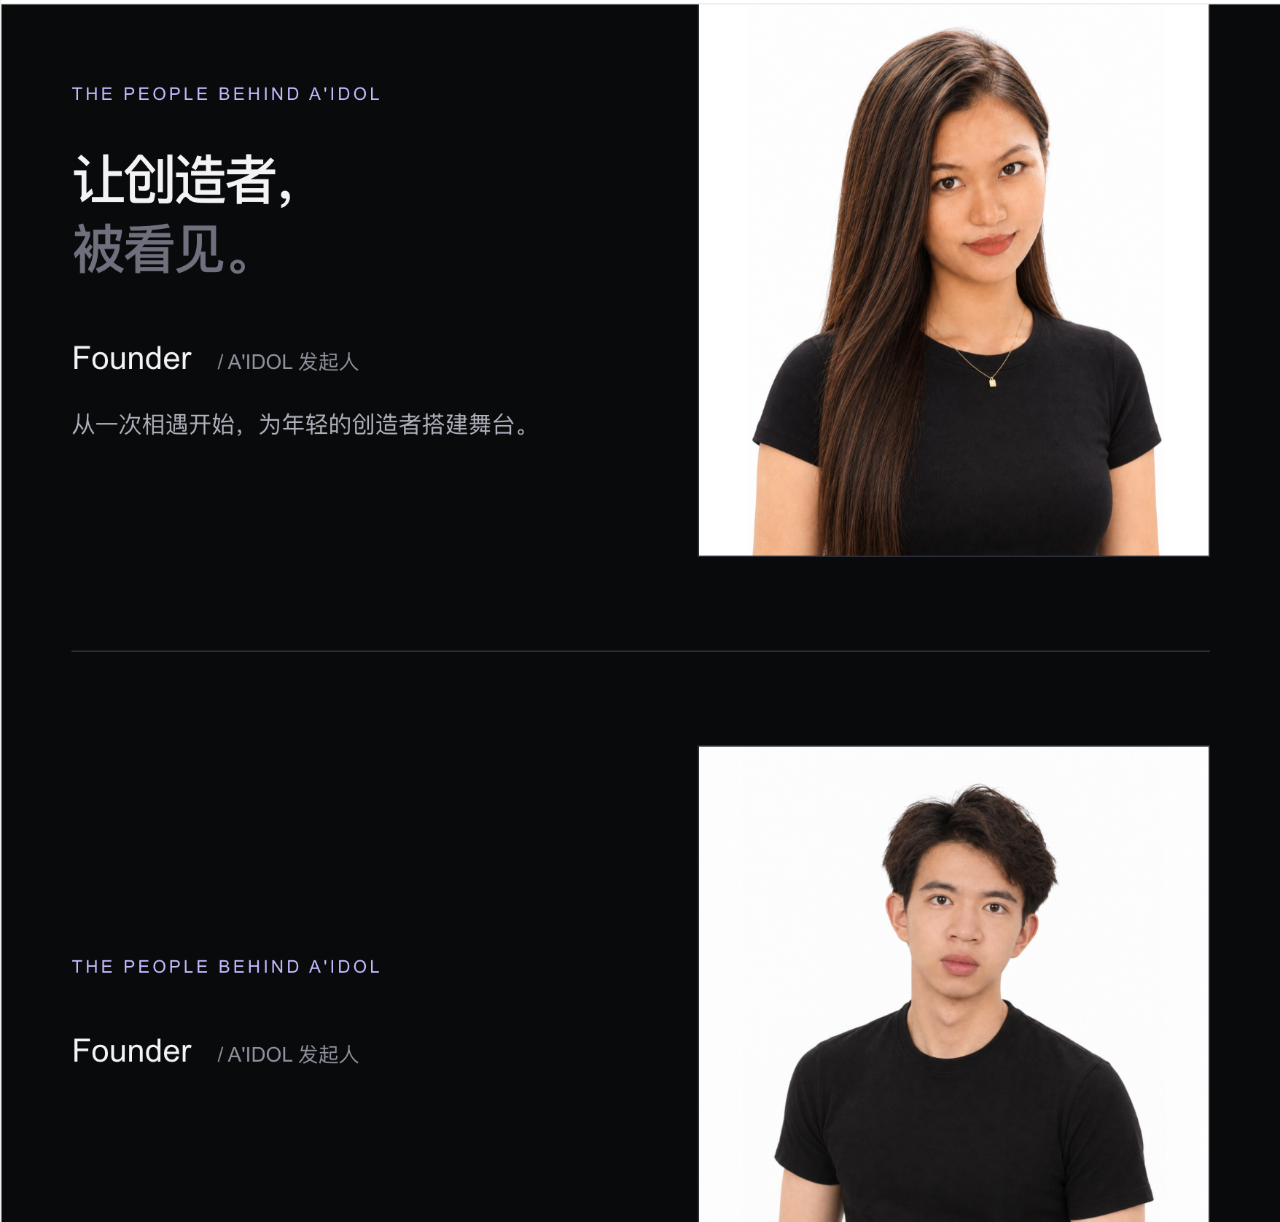
==== index.html @ 94cef595 "Add image homepage" ====
<!doctype html>
<html lang="zh-CN">
  <head>
    <meta charset="utf-8">
    <meta name="viewport" content="width=device-width, initial-scale=1">
    <title>A'IDOL</title>
    <style>
      html, body {
        margin: 0;
        min-height: 100%;
        background: #090a0b;
      }

      img {
        display: block;
        width: 100%;
        max-width: 1756px;
        height: auto;
        margin: 0 auto;
      }
    </style>
  </head>
  <body>
    <img src="./1.png" alt="A'IDOL 创始人介绍">
  </body>
</html>
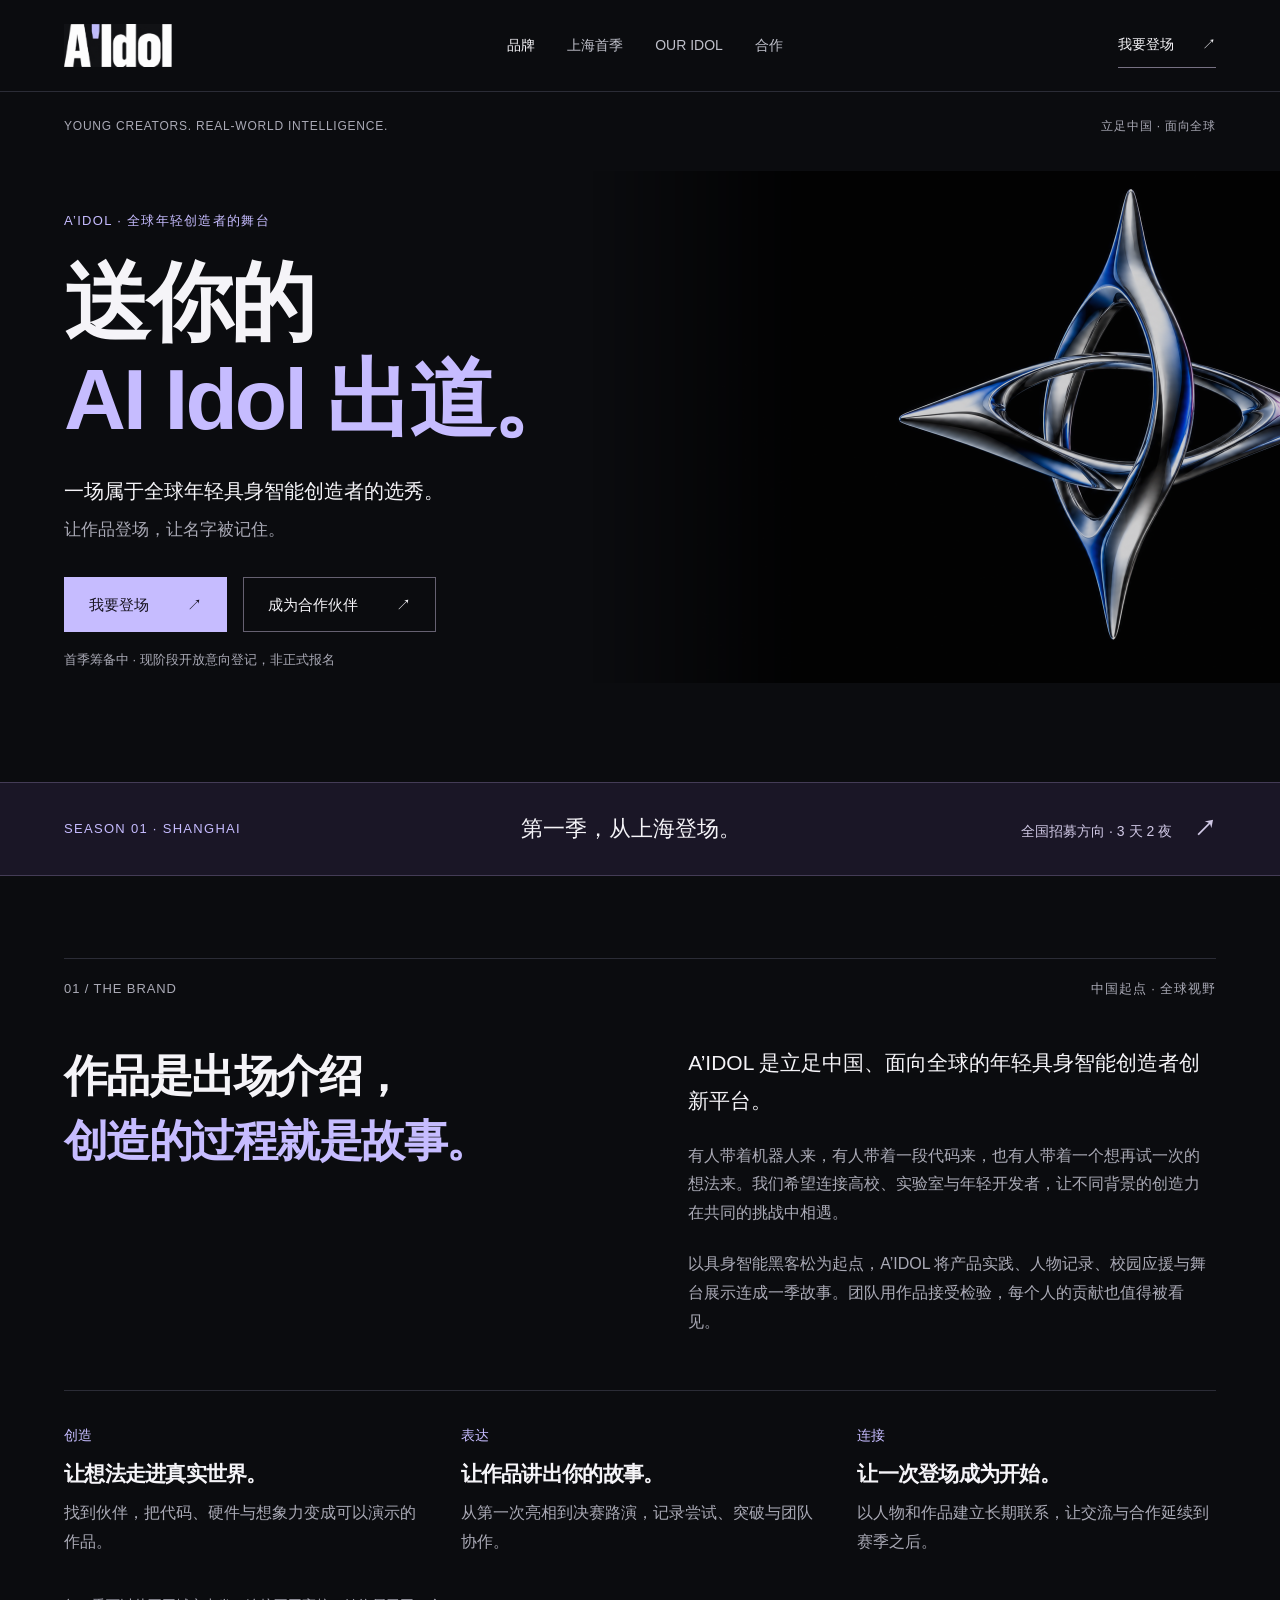
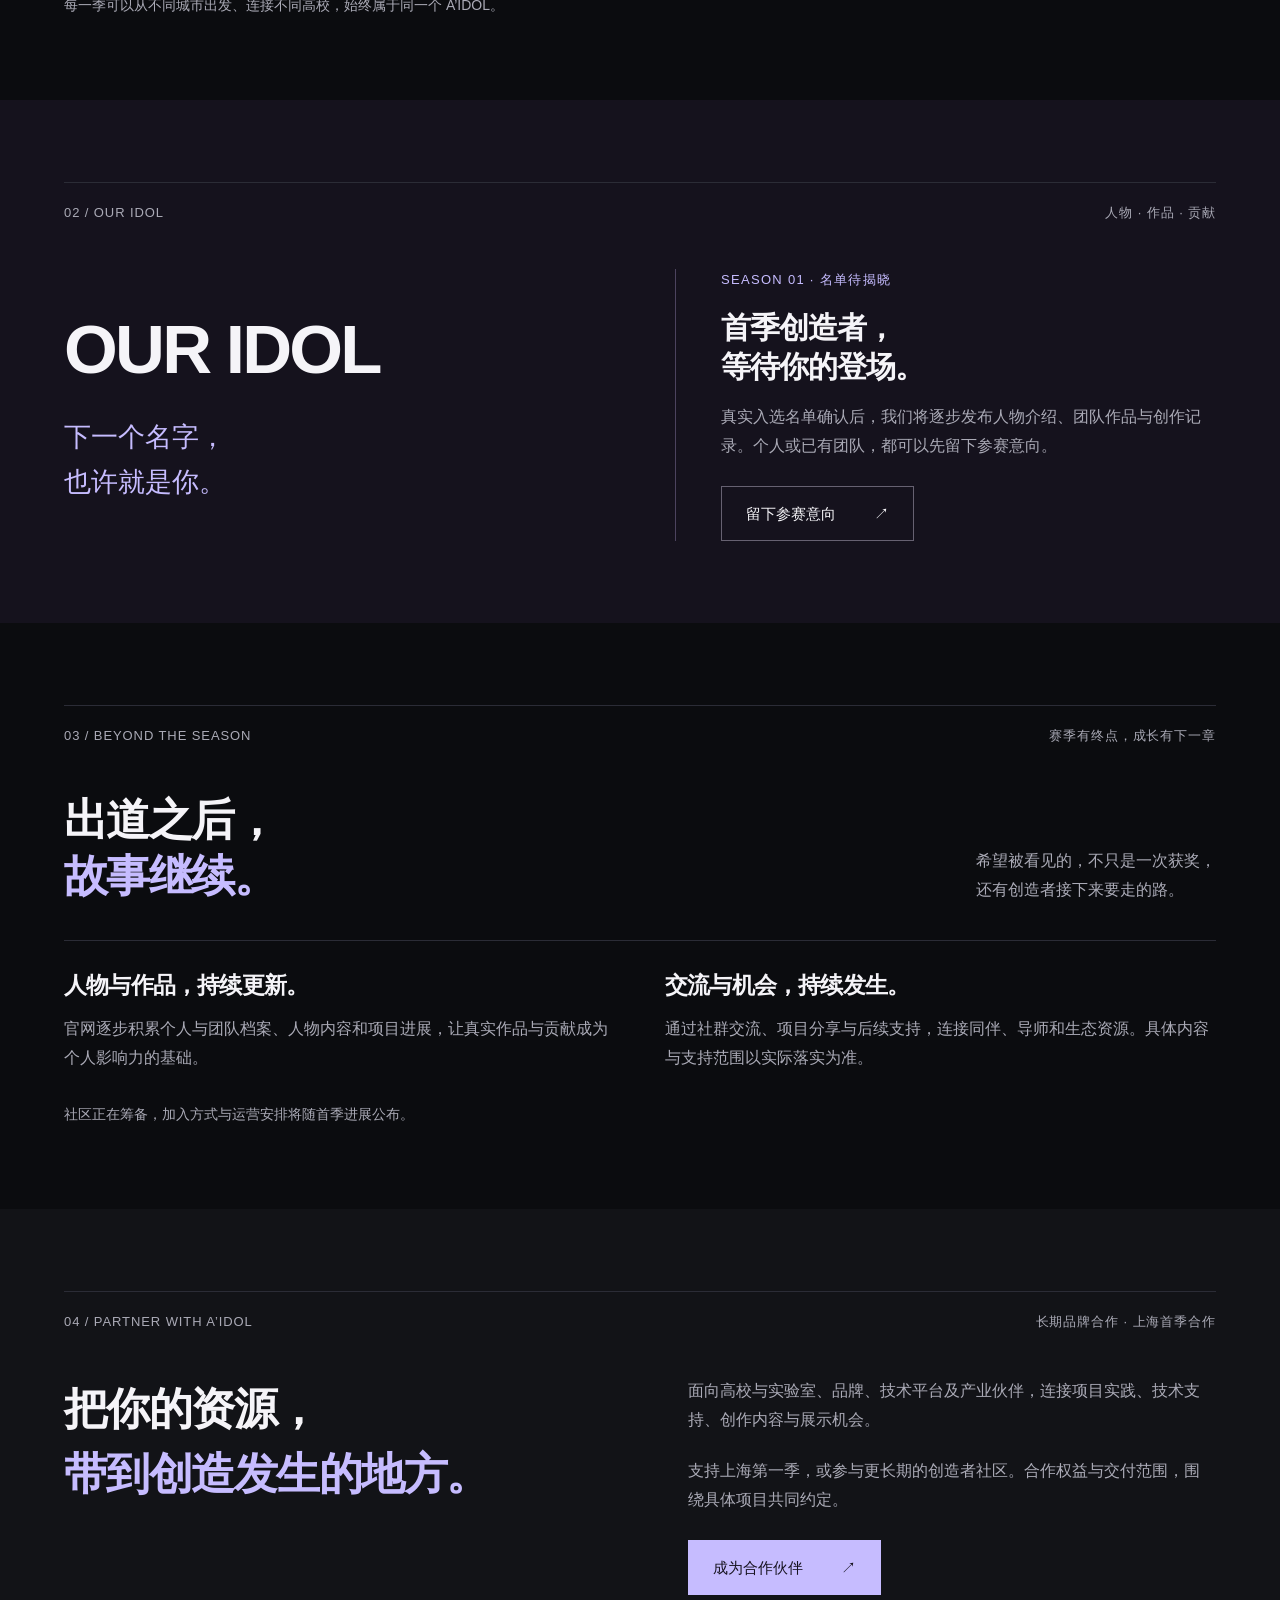
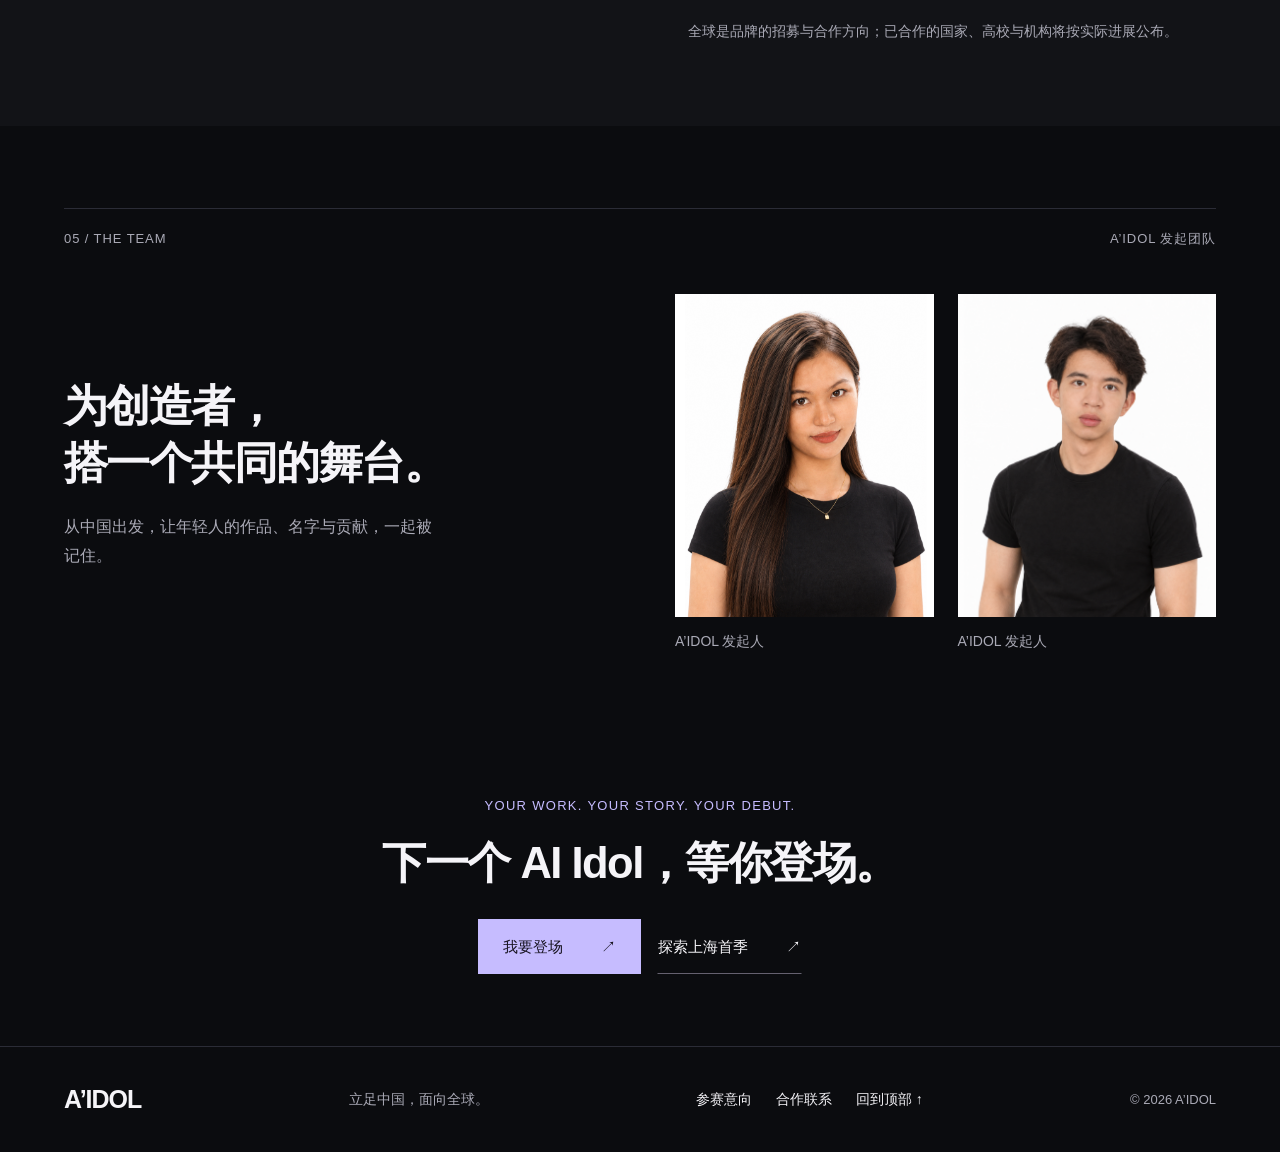
==== commit dcb6a0b5: "Update AIDOL website to latest version" ====
--- a/index.html
+++ b/index.html
@@ -1,26 +1,7 @@
-<!doctype html>
-<html lang="zh-CN">
-  <head>
-    <meta charset="utf-8">
-    <meta name="viewport" content="width=device-width, initial-scale=1">
-    <title>A'IDOL</title>
-    <style>
-      html, body {
-        margin: 0;
-        min-height: 100%;
-        background: #090a0b;
-      }
-
-      img {
-        display: block;
-        width: 100%;
-        max-width: 1756px;
-        height: auto;
-        margin: 0 auto;
-      }
-    </style>
-  </head>
-  <body>
-    <img src="./1.png" alt="A'IDOL 创始人介绍">
-  </body>
-</html>
+<!doctype html><html lang="zh-CN"><head><meta charset="utf-8"><meta name="viewport" content="width=device-width,initial-scale=1"><meta name="theme-color" content="#0b0c0f"><title>A’IDOL — 送你的 AI Idol 出道。</title><meta name="description" content="立足中国、面向全球的年轻具身智能创造者创新平台。上海首季筹备中，欢迎创作者与合作伙伴登记意向。"><link rel="icon" href="data:image/svg+xml,%3Csvg xmlns='http://www.w3.org/2000/svg' viewBox='0 0 64 64'%3E%3Crect width='64' height='64' rx='12' fill='%23090a0c'/%3E%3Ctext x='12' y='47' font-size='45' font-family='Arial' fill='%23c2baff'%3EA%3C/text%3E%3C/svg%3E"><link rel="stylesheet" href="/style.css"><script defer src="/app.js"></script></head><body id="top"><a class="skip" href="#main">跳至正文</a><header class="site-header"><a href="/" class="logo" aria-label="A’IDOL 首页"><span class="wordmark-frame"><img src="/assets/aidol-wordmark.png" width="2010" height="783" alt="A’IDOL"/></span></a><button class="menu-button" aria-controls="navigation" aria-expanded="false" aria-label="打开导航">菜单 <span aria-hidden="true">＋</span></button><nav id="navigation" aria-label="主导航"><a href="/index.html#about" aria-current="page">品牌</a><a href="/season-01.html">上海首季</a><a href="/index.html#idols">OUR IDOL</a><a href="/partner.html">合作</a></nav><a class="header-action" href="/join.html">我要登场 <span aria-hidden="true">↗</span></a></header><main id="main"><section class="hero wrap"><div class="hero-top"><span>YOUNG CREATORS. REAL-WORLD INTELLIGENCE.</span><span>立足中国 · 面向全球</span></div><div class="hero-art" aria-hidden="true"><img src="/assets/hero.png" width="1536" height="1024" alt="" fetchpriority="high"></div><div class="hero-copy"><p class="eyebrow">A’IDOL · 全球年轻创造者的舞台</p><h1>送你的<br><span>AI Idol 出道。</span></h1><p class="hero-position">一场属于全球年轻具身智能创造者的选秀。</p><p class="hero-intro">让作品登场，让名字被记住。</p><div class="actions"><a class="button primary" href="/join.html">我要登场<span aria-hidden="true">↗</span></a><a class="button secondary" href="/partner.html">成为合作伙伴<span aria-hidden="true">↗</span></a></div><p class="fine-print">首季筹备中 · 现阶段开放意向登记，非正式报名</p></div></section><a class="season-banner wrap" href="/season-01.html"><span class="eyebrow">SEASON 01 · SHANGHAI</span><strong>第一季，从上海登场。</strong><span>全国招募方向 · 3 天 2 夜 <b aria-hidden="true">↗</b></span></a>
+<section class="section wrap" id="about"><div class="section-label"><span>01 / THE BRAND</span><span>中国起点 · 全球视野</span></div><div class="editorial-grid"><div><h2>作品是出场介绍，<br><span class="accent">创造的过程就是故事。</span></h2></div><div class="prose"><p class="lead">A’IDOL 是立足中国、面向全球的年轻具身智能创造者创新平台。</p><p>有人带着机器人来，有人带着一段代码来，也有人带着一个想再试一次的想法来。我们希望连接高校、实验室与年轻开发者，让不同背景的创造力在共同的挑战中相遇。</p><p>以具身智能黑客松为起点，A’IDOL 将产品实践、人物记录、校园应援与舞台展示连成一季故事。团队用作品接受检验，每个人的贡献也值得被看见。</p></div></div><div class="brand-pillars"><article><span>创造</span><h3>让想法走进真实世界。</h3><p>找到伙伴，把代码、硬件与想象力变成可以演示的作品。</p></article><article><span>表达</span><h3>让作品讲出你的故事。</h3><p>从第一次亮相到决赛路演，记录尝试、突破与团队协作。</p></article><article><span>连接</span><h3>让一次登场成为开始。</h3><p>以人物和作品建立长期联系，让交流与合作延续到赛季之后。</p></article></div><p class="brand-footnote">每一季可以从不同城市出发、连接不同高校，始终属于同一个 A’IDOL。</p></section>
+<section class="section roster-section" id="idols"><div class="wrap"><div class="section-label"><span>02 / OUR IDOL</span><span>人物 · 作品 · 贡献</span></div><div class="roster-layout"><div><h2 class="display-en">OUR IDOL</h2><p class="roster-line">下一个名字，<br>也许就是你。</p></div><div class="roster-invitation"><p class="eyebrow">SEASON 01 · 名单待揭晓</p><h3>首季创造者，<br>等待你的登场。</h3><p>真实入选名单确认后，我们将逐步发布人物介绍、团队作品与创作记录。个人或已有团队，都可以先留下参赛意向。</p><a class="button secondary" href="/join.html">留下参赛意向<span aria-hidden="true">↗</span></a></div></div></div></section>
+<section class="section wrap" id="community"><div class="section-label"><span>03 / BEYOND THE SEASON</span><span>赛季有终点，成长有下一章</span></div><div class="section-heading"><h2>出道之后，<br><span class="accent">故事继续。</span></h2><p>希望被看见的，不只是一次获奖，<br>还有创造者接下来要走的路。</p></div><div class="community-grid"><article><h3>人物与作品，持续更新。</h3><p>官网逐步积累个人与团队档案、人物内容和项目进展，让真实作品与贡献成为个人影响力的基础。</p></article><article><h3>交流与机会，持续发生。</h3><p>通过社群交流、项目分享与后续支持，连接同伴、导师和生态资源。具体内容与支持范围以实际落实为准。</p></article></div><p class="fine-print">社区正在筹备，加入方式与运营安排将随首季进展公布。</p></section>
+<section class="section partner-band" id="partners"><div class="wrap"><div class="section-label"><span>04 / PARTNER WITH A’IDOL</span><span>长期品牌合作 · 上海首季合作</span></div><div class="editorial-grid"><div><h2>把你的资源，<br><span class="accent">带到创造发生的地方。</span></h2></div><div class="prose"><p>面向高校与实验室、品牌、技术平台及产业伙伴，连接项目实践、技术支持、创作内容与展示机会。</p><p>支持上海第一季，或参与更长期的创造者社区。合作权益与交付范围，围绕具体项目共同约定。</p><a class="button primary" href="/partner.html">成为合作伙伴<span aria-hidden="true">↗</span></a><p class="fine-print">全球是品牌的招募与合作方向；已合作的国家、高校与机构将按实际进展公布。</p></div></div></div></section>
+<section class="section wrap team-section" id="team"><div class="section-label"><span>05 / THE TEAM</span><span>A’IDOL 发起团队</span></div><div class="team-layout"><div><h2>为创造者，<br>搭一个共同的舞台。</h2><p>从中国出发，让年轻人的作品、名字与贡献，一起被记住。</p></div><div class="team-portraits"><figure><img src="/assets/founder-photo.jpg" width="935" height="1024" loading="lazy" alt="A’IDOL 发起团队成员肖像"><figcaption>A’IDOL 发起人</figcaption></figure><figure><img src="/assets/founder-02-studio.png" width="1199" height="1312" loading="lazy" alt="A’IDOL 发起团队另一位成员肖像"><figcaption>A’IDOL 发起人</figcaption></figure></div></div></section>
+<section class="closing wrap"><p class="eyebrow">YOUR WORK. YOUR STORY. YOUR DEBUT.</p><h2>下一个 AI Idol，等你登场。</h2><div class="actions"><a class="button primary" href="/join.html">我要登场<span aria-hidden="true">↗</span></a><a class="button text-button" href="/season-01.html">探索上海首季<span aria-hidden="true">↗</span></a></div></section></main><footer class="site-footer"><a href="/" class="footer-name">A’IDOL</a><p>立足中国，面向全球。</p><div><a href="/join.html">参赛意向</a><a href="/partner.html">合作联系</a><a href="#top">回到顶部 ↑</a></div><small>© 2026 A’IDOL</small></footer></body></html>
--- a/style.css
+++ b/style.css
@@ -0,0 +1,11 @@
+@charset "UTF-8";
+:root{color-scheme:dark;--bg:#0b0c0f;--surface:#121318;--fg:#f5f4f8;--muted:#aaaab6;--accent:#c6bcff;--line:#2b2c36;--page:1200px;--gutter:clamp(24px,5vw,72px)}
+*{box-sizing:border-box}html{scroll-behavior:smooth;scroll-padding-top:96px}body{margin:0;background:var(--bg);color:var(--fg);font-family:Arial,"PingFang SC","Microsoft YaHei",sans-serif;-webkit-font-smoothing:antialiased;font-size:16px;line-height:1.8}h1,h2,h3,p,figure{margin:0}h1,h2,h3{line-height:1.3;font-weight:600;letter-spacing:-.035em}h1{font-size:clamp(42px,5.7vw,76px)}h2{font-size:clamp(30px,3.4vw,44px)}h3{font-size:23px}p{color:var(--muted)}a{color:inherit;text-decoration:none}button,input,select,textarea{font:inherit}button,a,input,textarea,select,summary{-webkit-tap-highlight-color:transparent}a,button{touch-action:manipulation}img{display:block;max-width:100%}button{cursor:pointer}button:disabled{cursor:wait;opacity:.65}[hidden]{display:none!important}a:focus-visible,button:focus-visible,input:focus-visible,select:focus-visible,textarea:focus-visible,summary:focus-visible{outline:2px solid var(--accent);outline-offset:5px}::selection{background:var(--accent);color:#15111f}.wrap{max-width:calc(var(--page) + 2*var(--gutter));padding-left:var(--gutter);padding-right:var(--gutter);margin:0 auto}.section{padding-top:82px;padding-bottom:82px}.section-label{display:flex;justify-content:space-between;gap:20px;border-top:1px solid var(--line);padding-top:18px;margin-bottom:44px;font-size:13px;letter-spacing:.07em;color:var(--muted)}.eyebrow{font-size:13px;letter-spacing:.1em;line-height:1.7;color:var(--accent)}.accent{color:var(--accent)}.lead{font-size:21px;line-height:1.8;color:var(--fg)}.fine-print{font-size:14px;line-height:1.75;color:var(--muted)}.body-copy{font-size:17px;line-height:1.9}.prose p+p{margin-top:22px}.skip{position:fixed;top:-100px;left:20px;z-index:100;background:var(--fg);color:var(--bg);padding:12px 18px}.skip:focus{top:10px}.site-header{height:92px;display:flex;align-items:center;justify-content:space-between;gap:30px;padding:0 var(--gutter);border-bottom:1px solid var(--line);max-width:1600px;margin:auto;position:relative;z-index:20;background:var(--bg)}.wordmark-frame{display:block;position:relative;overflow:hidden;aspect-ratio:2.47;width:108px;mix-blend-mode:screen}.wordmark-frame img{position:absolute;width:179%;height:auto;max-width:none;left:-23%;top:-36%}.site-header nav{display:flex;align-items:center;gap:32px;font-size:14px}.site-header nav a{padding:10px 0;color:#bfc0ca}.site-header nav a:hover,.site-header nav a[aria-current]{color:var(--fg)}.header-action{font-size:14px;border-bottom:1px solid #777183;padding:9px 0;white-space:nowrap}.header-action span{margin-left:24px}.menu-button{display:none}.button{display:inline-flex;align-items:center;justify-content:space-between;gap:38px;min-height:54px;padding:13px 24px;font-size:15px;font-weight:500;border:1px solid transparent;transition:background .18s,color .18s}.button.primary{background:var(--accent);color:#171320}.button.primary:hover{background:#e1d9ff}.button.secondary{border-color:#666171;background:transparent;color:var(--fg)}.button.secondary:hover{background:#272230}.button.text-button{padding-left:0;padding-right:0;border-bottom-color:#65616f}.actions{display:flex;flex-wrap:wrap;gap:16px;align-items:center}.back-link{display:inline-block;font-size:14px;color:var(--muted);padding:12px 0;margin-bottom:32px}.back-link:hover{color:var(--fg)}
+.hero{position:relative;isolation:isolate;overflow:hidden;min-height:690px;padding-top:24px;padding-bottom:68px}.hero-top{display:flex;justify-content:space-between;gap:20px;font-size:12px;letter-spacing:.065em;color:var(--muted)}.hero-copy{position:relative;max-width:760px;margin-top:72px}.hero h1{font-size:clamp(56px,6.7vw,92px);line-height:1.13;margin:22px 0 25px;font-weight:600}.hero h1 span{color:var(--accent)}.hero-position{font-size:20px;line-height:1.8;color:var(--fg);max-width:600px}.hero-intro{margin-top:6px;font-size:17px}.hero .actions{margin-top:32px}.hero .fine-print{margin-top:17px;font-size:13px}.hero-art{position:absolute;z-index:-1;right:-80px;top:60px;width:60%;height:550px;opacity:.8;mask-image:linear-gradient(to right,transparent,#000 26%);-webkit-mask-image:linear-gradient(to right,transparent,#000 26%)}.hero-art img{width:100%;height:100%;object-fit:contain;mix-blend-mode:screen}.season-banner{display:flex;align-items:center;justify-content:space-between;gap:25px;padding-top:26px;padding-bottom:26px;background:#1a1626;border-top:1px solid #443c56;border-bottom:1px solid #443c56}.season-banner strong{font-size:22px;font-weight:500}.season-banner>span:last-child{font-size:14px;color:#d0c8e5}.season-banner b{font-size:22px;margin-left:18px}.season-banner:hover{background:#221c31}.editorial-grid{display:grid;grid-template-columns:1.05fr 1fr;gap:70px}.editorial-grid h2{line-height:1.5}.prose{max-width:570px}.brand-pillars{display:grid;grid-template-columns:repeat(3,1fr);gap:38px;margin-top:54px;padding-top:30px;border-top:1px solid var(--line)}.brand-pillars article>span{color:var(--accent);font-size:14px}.brand-pillars h3{font-size:21px;margin:10px 0 12px}.brand-footnote{margin-top:36px;font-size:14px}.roster-section{background:#15121d}.roster-layout{display:grid;grid-template-columns:1fr 1fr;gap:70px;align-items:center}.display-en{font-size:clamp(40px,5.4vw,72px);letter-spacing:-.04em}.roster-line{font-size:27px;color:var(--accent);line-height:1.65;margin-top:20px}.roster-invitation{padding-left:45px;border-left:1px solid #4c435e}.roster-invitation h3{font-size:30px;margin:17px 0}.roster-invitation .button{margin-top:26px}.section-heading{display:flex;justify-content:space-between;align-items:end;gap:45px;margin-bottom:35px}.section-heading>p{max-width:450px;font-size:16px}.community-grid{display:grid;grid-template-columns:1fr 1fr;gap:50px;border-top:1px solid var(--line);padding-top:30px}.community-grid h3{margin-bottom:14px}.community-grid+.fine-print{margin-top:30px}.partner-band{background:#121317}.partner-band .button{margin-top:26px}.partner-band .fine-print{margin-top:24px}.team-layout{display:grid;grid-template-columns:1fr 1fr;gap:70px;align-items:center}.team-layout>div>p{max-width:380px;margin-top:22px}.team-portraits{display:grid;grid-template-columns:1fr 1fr;gap:24px}.team-portraits img{width:100%;height:auto;aspect-ratio:4/5;object-fit:cover;object-position:top;background:#fff}.team-portraits figcaption{font-size:14px;padding-top:12px;color:var(--muted)}.closing{padding-top:58px;padding-bottom:72px;text-align:center}.closing h2{margin:18px 0 28px}.closing .actions{justify-content:center}.closing>.fine-print{margin-top:20px}.site-footer{max-width:1600px;padding:30px var(--gutter);margin:auto;border-top:1px solid var(--line);display:flex;align-items:center;justify-content:space-between;gap:24px;flex-wrap:wrap;font-size:14px}.footer-name{font-size:25px;font-weight:700;letter-spacing:-1px}.site-footer div{display:flex;gap:24px}.site-footer small{font-size:13px;color:var(--muted)}
+.season-hero{padding-top:26px;padding-bottom:40px}.season-hero-grid{display:grid;grid-template-columns:1.3fr .7fr;gap:80px;align-items:center}.status{display:inline-block;padding:4px 11px;border:1px solid #625770;color:#d9d0ef;font-size:13px;margin:18px 0}.season-hero h1{margin:5px 0 22px}.season-hero h1 span{color:var(--accent)}.season-hero .body-copy{margin-top:17px;max-width:610px}.season-hero .actions{margin-top:30px}.season-hero .fine-print{margin-top:16px}.season-poster{max-width:345px;justify-self:end;transform:rotate(2deg)}.season-poster img{width:100%;height:auto}.season-poster figcaption{font-size:12px;margin-top:12px;color:var(--muted);line-height:1.6}.season-facts{display:grid;grid-template-columns:repeat(4,1fr);gap:20px;margin-top:55px;border-top:1px solid var(--line);border-bottom:1px solid var(--line);padding:23px 0}.season-facts span{display:block;font-size:13px;color:var(--muted);margin-bottom:4px}.season-facts strong{font-size:17px;font-weight:500}.rule-grid{display:grid;grid-template-columns:repeat(3,1fr);gap:40px;padding-top:22px}.rule-grid h3{font-size:22px;margin-bottom:16px}.journey-section{background:#14111c}.journey-list{margin:0;padding:0;list-style:none}.journey-list li{display:grid;grid-template-columns:55px minmax(190px,.9fr) 1.5fr;gap:32px;border-top:1px solid #3b3447;padding:32px 0;align-items:start}.journey-list li:last-child{border-bottom:1px solid #3b3447}.journey-number{color:var(--accent);font-size:28px;line-height:1.4;letter-spacing:-1px}.journey-list h3{font-size:25px}.journey-list .step-line{margin-top:9px;font-size:15px;color:#c2b8d8}.journey-list li>p{font-size:16px;max-width:600px}.voting-rules article{padding:0 0 22px;margin-bottom:22px;border-bottom:1px solid var(--line)}.voting-rules article:last-child{margin:0}.voting-rules article>span{font-size:18px;color:var(--fg);display:block;margin-bottom:9px}.editorial-grid>.body-copy,.editorial-grid>div>.body-copy{margin-top:24px}.notice{display:flex;gap:30px;margin-top:32px;padding:22px 26px;background:#191523;border-left:2px solid var(--accent)}.notice strong{white-space:nowrap;color:var(--accent);font-weight:500}.notice p{font-size:15px}.season-info-section{background:#14151a}.info-grid{display:grid;grid-template-columns:1fr 1.15fr;gap:70px}.info-grid h2{margin:20px 0}.info-grid .button{margin-top:28px}.info-list{margin:0}.info-list>div{padding:19px 0;border-bottom:1px solid var(--line);display:grid;grid-template-columns:1fr 1.2fr;gap:24px}.info-list>div:first-child{border-top:1px solid var(--line)}.info-list dt{color:var(--muted);font-size:14px}.info-list dd{margin:0;font-size:15px}
+.form-page{padding-top:22px;padding-bottom:90px}.form-layout{display:grid;grid-template-columns:.85fr 1.3fr;gap:70px;align-items:start}.form-intro{position:sticky;top:35px}.form-intro h1{font-size:clamp(36px,4vw,52px);margin:21px 0}.form-intro>.lead{font-size:21px;margin-bottom:14px}.form-intro>p{max-width:380px}.form-context{border-top:1px solid var(--line);padding-top:25px;margin:30px 0}.form-context>span{font-size:13px;color:var(--accent);letter-spacing:.06em}.form-context p{margin-top:12px}.form-surface{background:#14151b;padding:34px;border:1px solid var(--line)}.form-heading{margin-bottom:32px}.form-heading h2{font-size:28px}.form-heading p{margin-top:8px;font-size:15px}.form-grid{display:grid;grid-template-columns:1fr 1fr;gap:23px 20px}.field.full-width{grid-column:1/-1}.field label{display:block;font-size:15px;margin-bottom:9px;color:var(--fg)}.required-mark{color:var(--accent)}.optional{font-size:12px;color:var(--muted);margin-left:5px}.field input,.field select,.field textarea{width:100%;min-width:0;min-height:48px;padding:11px 12px;border:1px solid #53535f;background:#0e0f13;color:var(--fg);border-radius:0;font-size:16px;line-height:1.5}.field input::placeholder,.field textarea::placeholder{color:#92929f}.field textarea{resize:vertical;min-height:115px}.consent{display:flex;align-items:start;gap:11px;margin-top:28px;font-size:14px;line-height:1.8}.consent input{flex-shrink:0;width:18px;height:18px;margin:4px 0 0;accent-color:var(--accent)}.form-privacy{font-size:13px;margin:10px 0 0 29px}.form-actions{display:flex;align-items:center;flex-wrap:wrap;gap:18px;margin-top:28px}.form-actions p{font-size:13px}.form-feedback{font-size:15px;margin-top:20px;color:#f4b2c4}.honeypot{position:absolute;left:-9999px;width:1px;height:1px;overflow:hidden}.success-panel h2{margin:20px 0;font-size:30px}.success-panel p{margin-bottom:16px}.success-panel .button{margin-top:20px}.submission-reference{font-size:14px;color:var(--accent)}
+.admin-page{max-width:1300px;margin:auto;padding:45px 30px}.admin-page h1{font-size:36px}.admin-page .field{max-width:400px;margin:25px 0}.admin-toolbar{display:flex;align-items:center;justify-content:space-between;gap:25px;flex-wrap:wrap;margin:30px 0}.admin-toolbar select{background:#171820;color:var(--fg);padding:10px;border:1px solid #555}.admin-record{border:1px solid var(--line);padding:24px;margin:20px 0;background:var(--surface)}.admin-record header{display:flex;justify-content:space-between;gap:20px;flex-wrap:wrap}.admin-record h3{font-size:22px}.admin-record dl{display:grid;grid-template-columns:160px 1fr;gap:8px 20px;font-size:15px}.admin-record dt{color:var(--muted)}.admin-record dd{margin:0;white-space:pre-wrap;overflow-wrap:anywhere}.admin-record .admin-update{display:flex;align-items:start;gap:16px;flex-wrap:wrap}.admin-update textarea{flex:1;min-width:240px;background:#0e0f13;color:var(--fg);border:1px solid #555;padding:12px}.admin-update select{padding:10px}.admin-status{font-size:14px;color:var(--accent)}
+@media(min-width:1600px){.hero-art{right:-10px;width:55%}}
+@media(max-width:1000px){.editorial-grid,.team-layout,.roster-layout,.info-grid{gap:40px}.season-hero-grid{gap:40px;grid-template-columns:1.2fr .8fr}.form-layout{gap:32px;grid-template-columns:.7fr 1.3fr}.hero-art{right:-140px;width:75%;opacity:.55}.hero-copy{max-width:720px}.season-banner{flex-wrap:wrap}.season-banner>span:last-child{margin-left:auto}.form-surface{padding:26px}}
+@media(max-width:760px){html{scroll-padding-top:30px}.site-header{height:76px;gap:20px}.wordmark-frame{width:90px}.header-action{display:none}.menu-button{display:flex;gap:20px;align-items:center;border:0;background:none;color:var(--fg);padding:10px 0;font-size:15px}.site-header nav{display:none;position:absolute;top:75px;left:0;right:0;padding:22px var(--gutter);background:#14151b;border-bottom:1px solid #444;flex-direction:column;align-items:stretch;gap:10px}.site-header nav.open{display:flex}.site-header nav a{min-height:44px}.hero{min-height:670px;padding-top:22px;padding-bottom:45px}.hero-top{font-size:11px;align-items:start}.hero-top>span:first-child{max-width:170px}.hero-top>span:last-child{white-space:nowrap}.hero-copy{margin-top:62px}.hero h1{font-size:clamp(44px,10.5vw,68px);letter-spacing:-.045em}.hero-position{font-size:18px;max-width:340px}.hero-intro{font-size:16px}.hero-art{right:-115px;top:195px;width:110%;height:460px;opacity:.26}.hero-copy>.eyebrow{font-size:12px}.hero .fine-print{max-width:310px}.actions{gap:12px}.button{padding:12px 19px;font-size:14px;gap:24px;min-height:50px}.season-banner{display:flex;flex-direction:column;align-items:start;gap:12px;padding-top:25px;padding-bottom:25px}.season-banner>span:last-child{margin-left:0}.season-banner strong{font-size:22px}.section{padding-top:54px;padding-bottom:54px}.section-label{margin-bottom:30px;font-size:12px;align-items:start;gap:16px}.section-label>span:last-child{text-align:right;max-width:45%}.editorial-grid,.roster-layout,.team-layout,.info-grid,.form-layout{grid-template-columns:1fr;gap:28px}.editorial-grid h2{line-height:1.4}.prose .lead{font-size:20px}.brand-pillars,.rule-grid{grid-template-columns:1fr;gap:26px;margin-top:32px;padding-top:26px}.brand-pillars article,.rule-grid article{max-width:600px}.brand-pillars h3{font-size:21px}.roster-line{font-size:23px}.roster-invitation{padding:25px 0 0;border-left:0;border-top:1px solid #4c435e}.roster-invitation h3{font-size:28px}.section-heading{flex-direction:column;align-items:start;gap:22px;margin-bottom:28px}.community-grid{grid-template-columns:1fr;gap:27px;padding-top:25px}.community-grid h3{font-size:22px}.team-portraits{gap:16px;max-width:480px}.team-layout>div>p{margin-top:15px}.closing{padding-top:42px;padding-bottom:52px}.closing h2{font-size:30px}.site-footer{gap:18px;padding-top:24px;padding-bottom:24px}.site-footer div{width:100%;gap:23px;flex-wrap:wrap}.site-footer>p{font-size:13px}.site-footer small{font-size:12px}.season-hero{padding-top:15px}.season-hero-grid{grid-template-columns:1fr;gap:34px}.season-hero h1{font-size:clamp(42px,10vw,64px)}.season-poster{max-width:260px;justify-self:center;transform:rotate(1deg)}.season-poster figcaption{font-size:12px}.season-facts{grid-template-columns:1fr 1fr;margin-top:35px;gap:22px 18px}.season-facts strong{font-size:16px}.rule-grid{margin-top:0;padding-top:6px}.journey-list li{grid-template-columns:38px 1fr;gap:10px 15px;padding:26px 0}.journey-list li>p{grid-column:2}.journey-list h3{font-size:24px}.journey-number{font-size:25px}.journey-list .step-line{margin-top:6px}.notice{flex-direction:column;gap:7px;padding:20px}.info-list>div{grid-template-columns:1fr;gap:5px}.form-intro{position:static}.form-intro h1{font-size:38px}.form-context{margin:22px 0;padding-top:18px}.form-intro>.fine-print{font-size:14px}.form-surface{padding:24px 20px}.form-grid{grid-template-columns:1fr}.form-page{padding-bottom:55px}.form-heading h2{font-size:26px}.form-actions .button{width:100%}.admin-record dl{grid-template-columns:1fr;gap:4px}.admin-record dd{margin-bottom:12px}.admin-page{padding:28px 20px}.admin-update textarea{min-width:100%}}
+@media(prefers-reduced-motion:reduce){html{scroll-behavior:auto}*,*::before,*::after{transition:none!important;animation:none!important}}
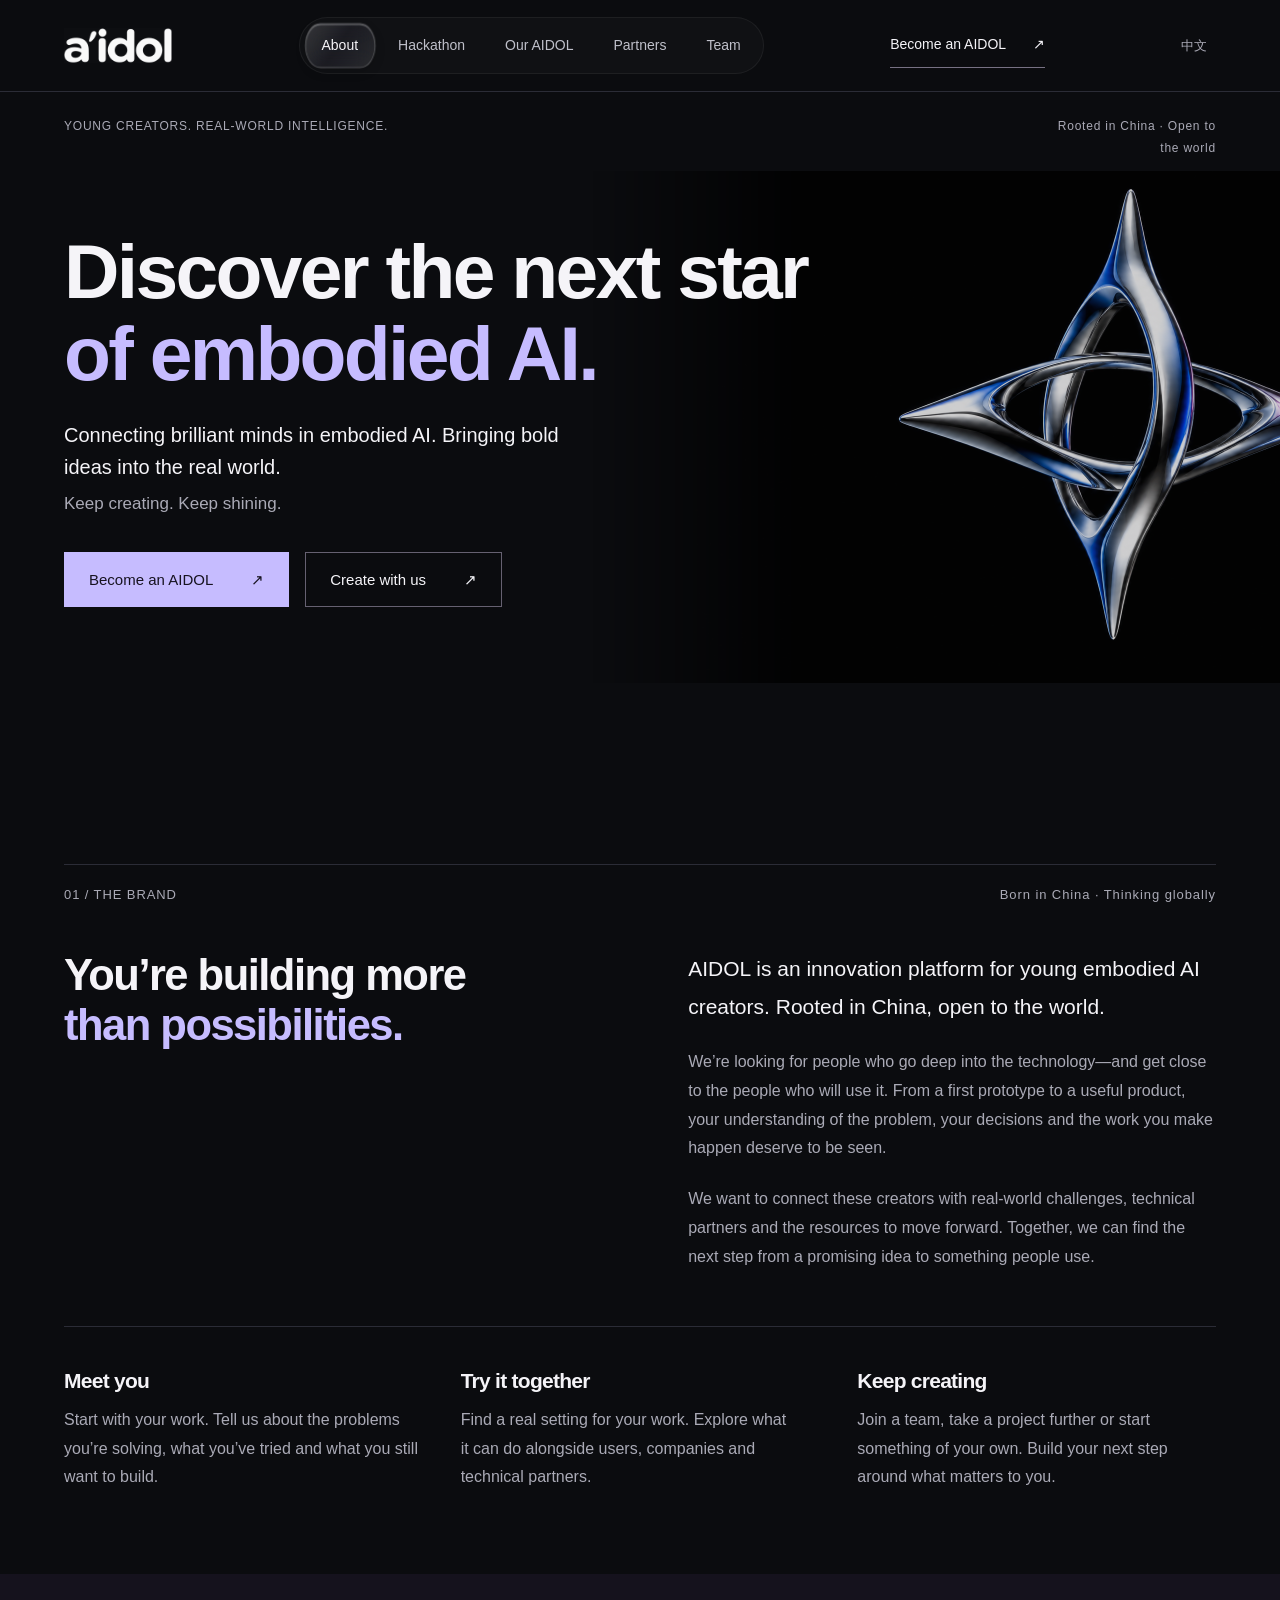
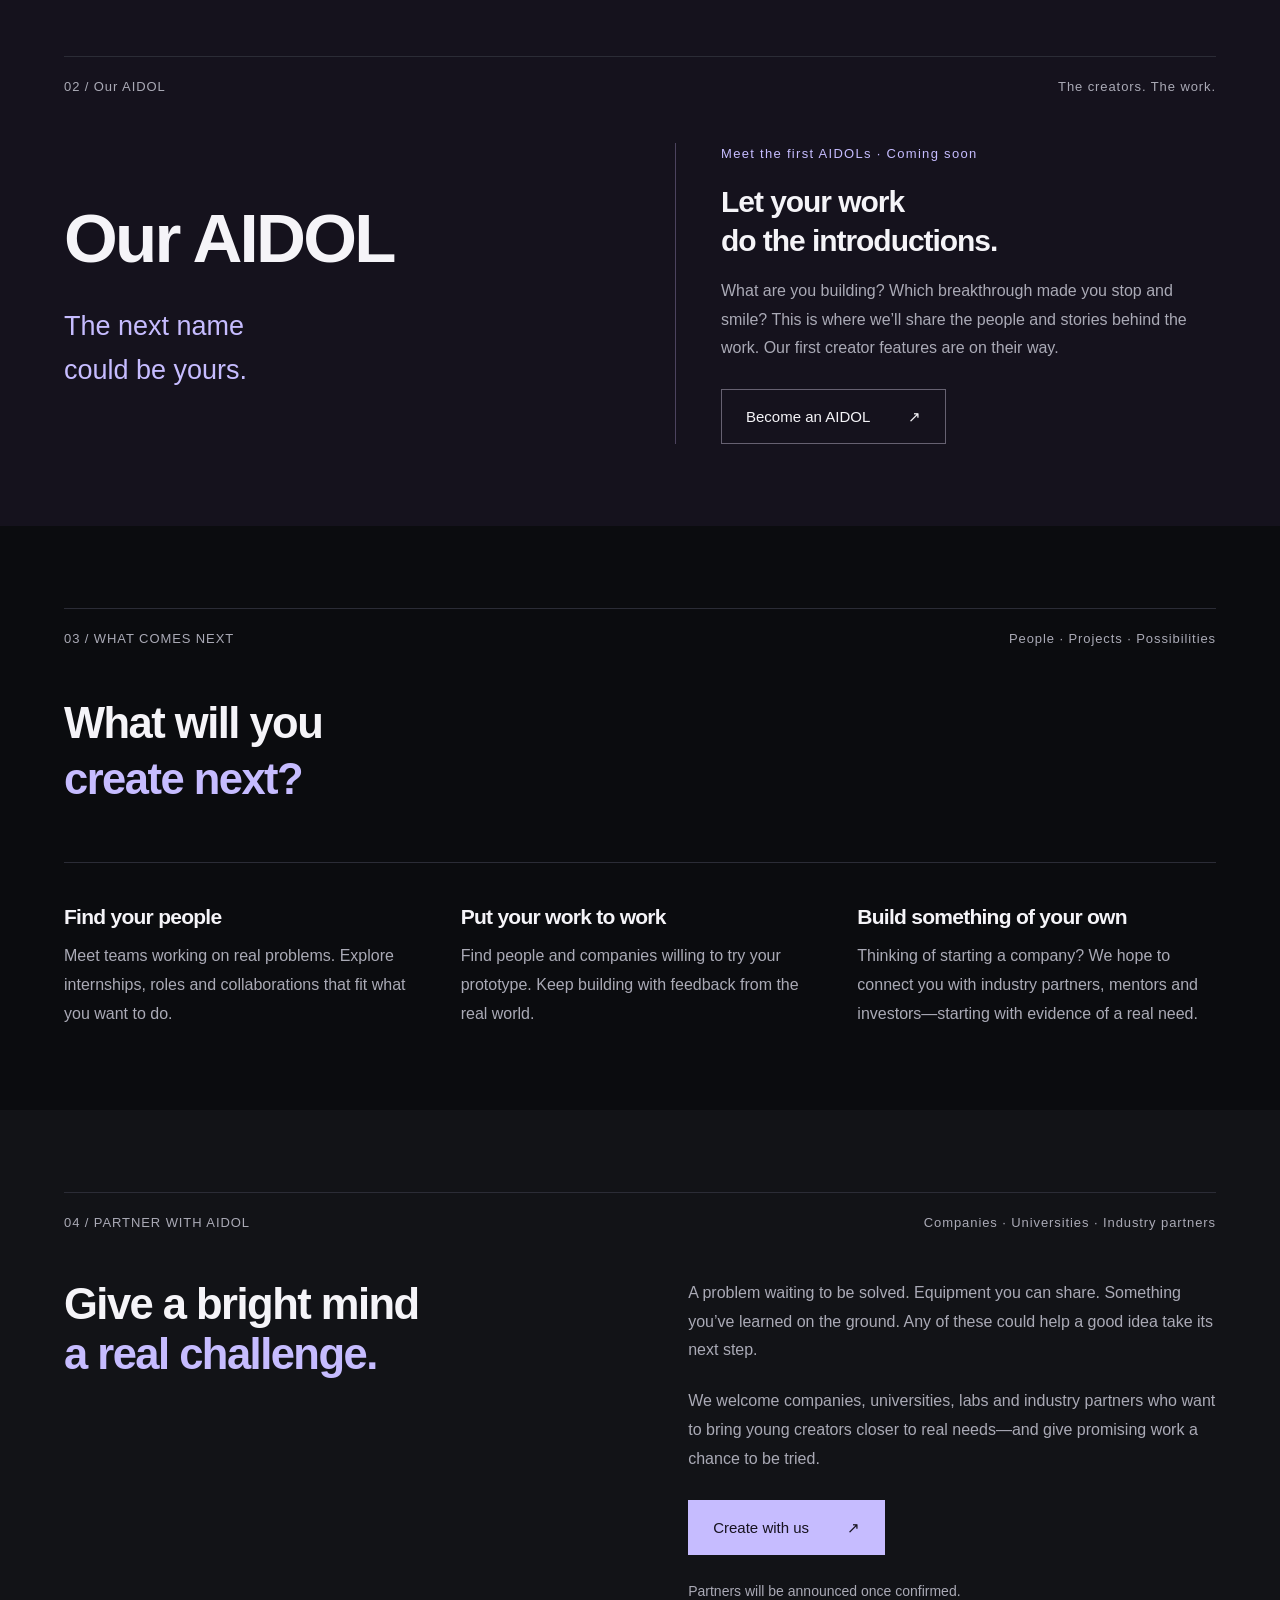
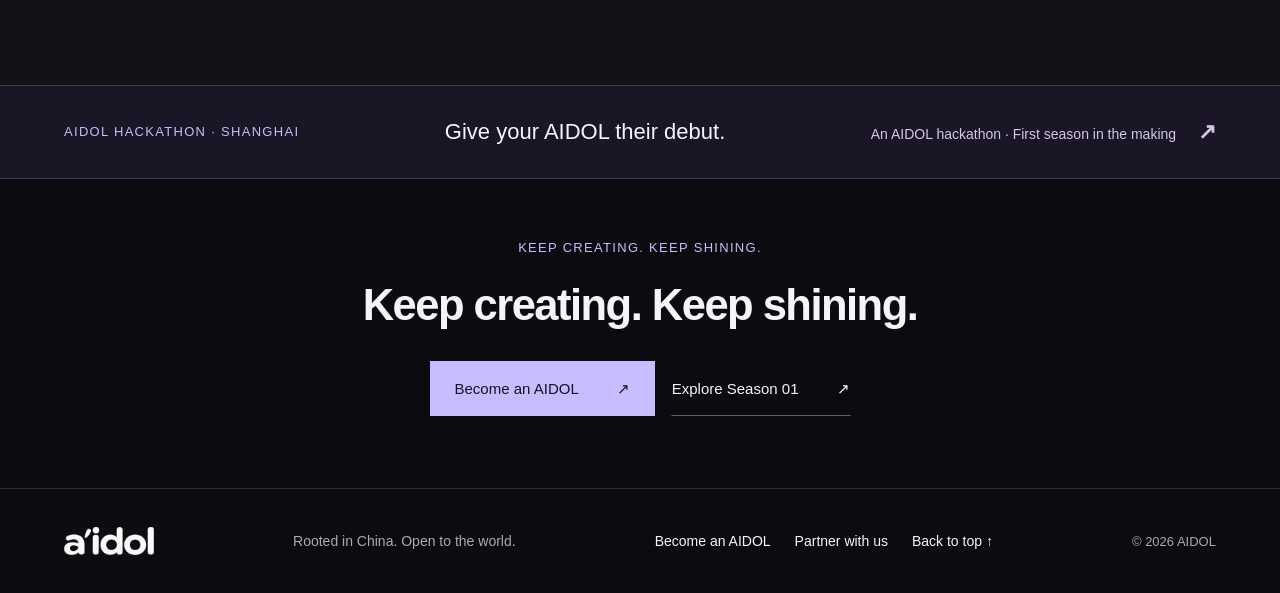
==== commit 0e37d7ad: "Update bilingual AIDOL website and team pages" ====
--- a/index.html
+++ b/index.html
@@ -1,7 +1,8 @@
-<!doctype html><html lang="zh-CN"><head><meta charset="utf-8"><meta name="viewport" content="width=device-width,initial-scale=1"><meta name="theme-color" content="#0b0c0f"><title>A’IDOL — 送你的 AI Idol 出道。</title><meta name="description" content="立足中国、面向全球的年轻具身智能创造者创新平台。上海首季筹备中，欢迎创作者与合作伙伴登记意向。"><link rel="icon" href="data:image/svg+xml,%3Csvg xmlns='http://www.w3.org/2000/svg' viewBox='0 0 64 64'%3E%3Crect width='64' height='64' rx='12' fill='%23090a0c'/%3E%3Ctext x='12' y='47' font-size='45' font-family='Arial' fill='%23c2baff'%3EA%3C/text%3E%3C/svg%3E"><link rel="stylesheet" href="/style.css"><script defer src="/app.js"></script></head><body id="top"><a class="skip" href="#main">跳至正文</a><header class="site-header"><a href="/" class="logo" aria-label="A’IDOL 首页"><span class="wordmark-frame"><img src="/assets/aidol-wordmark.png" width="2010" height="783" alt="A’IDOL"/></span></a><button class="menu-button" aria-controls="navigation" aria-expanded="false" aria-label="打开导航">菜单 <span aria-hidden="true">＋</span></button><nav id="navigation" aria-label="主导航"><a href="/index.html#about" aria-current="page">品牌</a><a href="/season-01.html">上海首季</a><a href="/index.html#idols">OUR IDOL</a><a href="/partner.html">合作</a></nav><a class="header-action" href="/join.html">我要登场 <span aria-hidden="true">↗</span></a></header><main id="main"><section class="hero wrap"><div class="hero-top"><span>YOUNG CREATORS. REAL-WORLD INTELLIGENCE.</span><span>立足中国 · 面向全球</span></div><div class="hero-art" aria-hidden="true"><img src="/assets/hero.png" width="1536" height="1024" alt="" fetchpriority="high"></div><div class="hero-copy"><p class="eyebrow">A’IDOL · 全球年轻创造者的舞台</p><h1>送你的<br><span>AI Idol 出道。</span></h1><p class="hero-position">一场属于全球年轻具身智能创造者的选秀。</p><p class="hero-intro">让作品登场，让名字被记住。</p><div class="actions"><a class="button primary" href="/join.html">我要登场<span aria-hidden="true">↗</span></a><a class="button secondary" href="/partner.html">成为合作伙伴<span aria-hidden="true">↗</span></a></div><p class="fine-print">首季筹备中 · 现阶段开放意向登记，非正式报名</p></div></section><a class="season-banner wrap" href="/season-01.html"><span class="eyebrow">SEASON 01 · SHANGHAI</span><strong>第一季，从上海登场。</strong><span>全国招募方向 · 3 天 2 夜 <b aria-hidden="true">↗</b></span></a>
-<section class="section wrap" id="about"><div class="section-label"><span>01 / THE BRAND</span><span>中国起点 · 全球视野</span></div><div class="editorial-grid"><div><h2>作品是出场介绍，<br><span class="accent">创造的过程就是故事。</span></h2></div><div class="prose"><p class="lead">A’IDOL 是立足中国、面向全球的年轻具身智能创造者创新平台。</p><p>有人带着机器人来，有人带着一段代码来，也有人带着一个想再试一次的想法来。我们希望连接高校、实验室与年轻开发者，让不同背景的创造力在共同的挑战中相遇。</p><p>以具身智能黑客松为起点，A’IDOL 将产品实践、人物记录、校园应援与舞台展示连成一季故事。团队用作品接受检验，每个人的贡献也值得被看见。</p></div></div><div class="brand-pillars"><article><span>创造</span><h3>让想法走进真实世界。</h3><p>找到伙伴，把代码、硬件与想象力变成可以演示的作品。</p></article><article><span>表达</span><h3>让作品讲出你的故事。</h3><p>从第一次亮相到决赛路演，记录尝试、突破与团队协作。</p></article><article><span>连接</span><h3>让一次登场成为开始。</h3><p>以人物和作品建立长期联系，让交流与合作延续到赛季之后。</p></article></div><p class="brand-footnote">每一季可以从不同城市出发、连接不同高校，始终属于同一个 A’IDOL。</p></section>
-<section class="section roster-section" id="idols"><div class="wrap"><div class="section-label"><span>02 / OUR IDOL</span><span>人物 · 作品 · 贡献</span></div><div class="roster-layout"><div><h2 class="display-en">OUR IDOL</h2><p class="roster-line">下一个名字，<br>也许就是你。</p></div><div class="roster-invitation"><p class="eyebrow">SEASON 01 · 名单待揭晓</p><h3>首季创造者，<br>等待你的登场。</h3><p>真实入选名单确认后，我们将逐步发布人物介绍、团队作品与创作记录。个人或已有团队，都可以先留下参赛意向。</p><a class="button secondary" href="/join.html">留下参赛意向<span aria-hidden="true">↗</span></a></div></div></div></section>
-<section class="section wrap" id="community"><div class="section-label"><span>03 / BEYOND THE SEASON</span><span>赛季有终点，成长有下一章</span></div><div class="section-heading"><h2>出道之后，<br><span class="accent">故事继续。</span></h2><p>希望被看见的，不只是一次获奖，<br>还有创造者接下来要走的路。</p></div><div class="community-grid"><article><h3>人物与作品，持续更新。</h3><p>官网逐步积累个人与团队档案、人物内容和项目进展，让真实作品与贡献成为个人影响力的基础。</p></article><article><h3>交流与机会，持续发生。</h3><p>通过社群交流、项目分享与后续支持，连接同伴、导师和生态资源。具体内容与支持范围以实际落实为准。</p></article></div><p class="fine-print">社区正在筹备，加入方式与运营安排将随首季进展公布。</p></section>
-<section class="section partner-band" id="partners"><div class="wrap"><div class="section-label"><span>04 / PARTNER WITH A’IDOL</span><span>长期品牌合作 · 上海首季合作</span></div><div class="editorial-grid"><div><h2>把你的资源，<br><span class="accent">带到创造发生的地方。</span></h2></div><div class="prose"><p>面向高校与实验室、品牌、技术平台及产业伙伴，连接项目实践、技术支持、创作内容与展示机会。</p><p>支持上海第一季，或参与更长期的创造者社区。合作权益与交付范围，围绕具体项目共同约定。</p><a class="button primary" href="/partner.html">成为合作伙伴<span aria-hidden="true">↗</span></a><p class="fine-print">全球是品牌的招募与合作方向；已合作的国家、高校与机构将按实际进展公布。</p></div></div></div></section>
-<section class="section wrap team-section" id="team"><div class="section-label"><span>05 / THE TEAM</span><span>A’IDOL 发起团队</span></div><div class="team-layout"><div><h2>为创造者，<br>搭一个共同的舞台。</h2><p>从中国出发，让年轻人的作品、名字与贡献，一起被记住。</p></div><div class="team-portraits"><figure><img src="/assets/founder-photo.jpg" width="935" height="1024" loading="lazy" alt="A’IDOL 发起团队成员肖像"><figcaption>A’IDOL 发起人</figcaption></figure><figure><img src="/assets/founder-02-studio.png" width="1199" height="1312" loading="lazy" alt="A’IDOL 发起团队另一位成员肖像"><figcaption>A’IDOL 发起人</figcaption></figure></div></div></section>
-<section class="closing wrap"><p class="eyebrow">YOUR WORK. YOUR STORY. YOUR DEBUT.</p><h2>下一个 AI Idol，等你登场。</h2><div class="actions"><a class="button primary" href="/join.html">我要登场<span aria-hidden="true">↗</span></a><a class="button text-button" href="/season-01.html">探索上海首季<span aria-hidden="true">↗</span></a></div></section></main><footer class="site-footer"><a href="/" class="footer-name">A’IDOL</a><p>立足中国，面向全球。</p><div><a href="/join.html">参赛意向</a><a href="/partner.html">合作联系</a><a href="#top">回到顶部 ↑</a></div><small>© 2026 A’IDOL</small></footer></body></html>+<!doctype html><html lang="en"><head><meta charset="utf-8"><meta name="viewport" content="width=device-width,initial-scale=1"><meta name="theme-color" content="#0b0c0f"><title>AIDOL — Discover the next star of embodied AI</title><meta name="description" content="Rooted in China. Open to the world. A platform for young embodied AI creators, connecting bright minds with real-world possibilities."><link rel="icon" href="data:image/svg+xml,%3Csvg xmlns='http://www.w3.org/2000/svg' viewBox='0 0 64 64'%3E%3Crect width='64' height='64' rx='12' fill='%23090a0c'/%3E%3Ctext x='12' y='47' font-size='45' font-family='Arial' fill='%23c2baff'%3EA%3C/text%3E%3C/svg%3E"><link rel="stylesheet" href="/style.css"><script defer src="/app.js"></script><link rel="alternate" hreflang="en" href="/index.html"><link rel="alternate" hreflang="zh-CN" href="/zh/index.html"></head><body id="top"><a class="skip" href="#main">Skip to content</a><header class="site-header"><a href="/" class="logo" aria-label="AIDOL home"><span class="brand-image"><img src="/assets/aidol-rounded-logo.png" width="1536" height="1024" alt="AIDOL"></span></a><a class="language-switch" href="/zh/index.html" lang="zh-CN" hreflang="zh-CN" aria-label="切换到中文版">中文</a><button class="menu-button" aria-controls="navigation" aria-expanded="false" aria-label="Open navigation">Menu <span aria-hidden="true">＋</span></button><nav id="navigation" aria-label="Main navigation"><a href="/index.html#about" aria-current="page">About</a><a href="/season-01.html">Hackathon</a><a href="/index.html#idols">Our AIDOL</a><a href="/partner.html">Partners</a><a href="/team.html">Team</a></nav><a class="header-action" href="/join.html">Become an AIDOL <span aria-hidden="true">↗</span></a></header><main id="main"><section class="hero wrap"><div class="hero-top"><span>YOUNG CREATORS. REAL-WORLD INTELLIGENCE.</span><span>Rooted in China · Open to the world</span></div><div class="hero-art" aria-hidden="true"><img src="/assets/hero.png" width="1536" height="1024" alt="" fetchpriority="high"></div><div class="hero-copy"><h1>Discover the next star<br><span>of embodied AI.</span></h1><p class="hero-position">Connecting brilliant minds in embodied AI. Bringing bold ideas into the real world.</p><p class="hero-intro">Keep creating. Keep shining.</p><div class="actions"><a class="button primary" href="/join.html">Become an AIDOL<span aria-hidden="true">↗</span></a><a class="button secondary" href="/partner.html">Create with us<span aria-hidden="true">↗</span></a></div></div></section>
+<section class="section wrap" id="about"><div class="section-label"><span>01 / THE BRAND</span><span>Born in China · Thinking globally</span></div><div class="editorial-grid"><div><h2>You’re building more<br><span class="accent">than possibilities.</span></h2></div><div class="prose"><p class="lead">AIDOL is an innovation platform for young embodied AI creators. Rooted in China, open to the world.</p><p>We’re looking for people who go deep into the technology—and get close to the people who will use it. From a first prototype to a useful product, your understanding of the problem, your decisions and the work you make happen deserve to be seen.</p><p>We want to connect these creators with real-world challenges, technical partners and the resources to move forward. Together, we can find the next step from a promising idea to something people use.</p></div></div><div class="brand-pillars"><article><h3>Meet you</h3><p>Start with your work. Tell us about the problems you’re solving, what you’ve tried and what you still want to build.</p></article><article><h3>Try it together</h3><p>Find a real setting for your work. Explore what it can do alongside users, companies and technical partners.</p></article><article><h3>Keep creating</h3><p>Join a team, take a project further or start something of your own. Build your next step around what matters to you.</p></article></div></section>
+<section class="section roster-section" id="idols"><div class="wrap"><div class="section-label"><span>02 / Our AIDOL</span><span>The creators. The work.</span></div><div class="roster-layout"><div><h2 class="display-en">Our AIDOL</h2><p class="roster-line">The next name<br>could be yours.</p></div><div class="roster-invitation"><p class="eyebrow">Meet the first AIDOLs · Coming soon</p><h3>Let your work<br>do the introductions.</h3><p>What are you building? Which breakthrough made you stop and smile? This is where we’ll share the people and stories behind the work. Our first creator features are on their way.</p><a class="button secondary" href="/join.html">Become an AIDOL<span aria-hidden="true">↗</span></a></div></div></div></section>
+<section class="section wrap" id="community"><div class="section-label"><span>03 / WHAT COMES NEXT</span><span>People · Projects · Possibilities</span></div><div class="section-heading"><h2>What will you<br><span class="accent">create next?</span></h2></div><div class="brand-pillars"><article><h3>Find your people</h3><p>Meet teams working on real problems. Explore internships, roles and collaborations that fit what you want to do.</p></article><article><h3>Put your work to work</h3><p>Find people and companies willing to try your prototype. Keep building with feedback from the real world.</p></article><article><h3>Build something of your own</h3><p>Thinking of starting a company? We hope to connect you with industry partners, mentors and investors—starting with evidence of a real need.</p></article></div></section>
+<section class="section partner-band" id="partners"><div class="wrap"><div class="section-label"><span>04 / PARTNER WITH AIDOL</span><span>Companies · Universities · Industry partners</span></div><div class="editorial-grid"><div><h2>Give a bright mind<br><span class="accent">a real challenge.</span></h2></div><div class="prose"><p>A problem waiting to be solved. Equipment you can share. Something you’ve learned on the ground. Any of these could help a good idea take its next step.</p><p>We welcome companies, universities, labs and industry partners who want to bring young creators closer to real needs—and give promising work a chance to be tried.</p><a class="button primary" href="/partner.html">Create with us<span aria-hidden="true">↗</span></a><p class="fine-print">Partners will be announced once confirmed.</p></div></div></div></section>
+<a class="season-banner wrap" href="/season-01.html"><span class="eyebrow">AIDOL HACKATHON · SHANGHAI</span><strong>Give your AIDOL their debut.</strong><span>An AIDOL hackathon · First season in the making <b aria-hidden="true">↗</b></span></a>
+
+<section class="closing wrap"><p class="eyebrow">KEEP CREATING. KEEP SHINING.</p><h2>Keep creating. Keep shining.</h2><div class="actions"><a class="button primary" href="/join.html">Become an AIDOL<span aria-hidden="true">↗</span></a><a class="button text-button" href="/season-01.html">Explore Season 01<span aria-hidden="true">↗</span></a></div></section></main><footer class="site-footer"><a href="/" class="footer-name"><span class="brand-image"><img src="/assets/aidol-rounded-logo.png" width="1536" height="1024" alt="AIDOL"></span></a><p>Rooted in China. Open to the world.</p><div><a href="/join.html">Become an AIDOL</a><a href="/partner.html">Partner with us</a><a href="#top">Back to top ↑</a></div><small>© 2026 AIDOL</small></footer></body></html>
--- a/style.css
+++ b/style.css
@@ -9,3 +9,94 @@
 @media(max-width:1000px){.editorial-grid,.team-layout,.roster-layout,.info-grid{gap:40px}.season-hero-grid{gap:40px;grid-template-columns:1.2fr .8fr}.form-layout{gap:32px;grid-template-columns:.7fr 1.3fr}.hero-art{right:-140px;width:75%;opacity:.55}.hero-copy{max-width:720px}.season-banner{flex-wrap:wrap}.season-banner>span:last-child{margin-left:auto}.form-surface{padding:26px}}
 @media(max-width:760px){html{scroll-padding-top:30px}.site-header{height:76px;gap:20px}.wordmark-frame{width:90px}.header-action{display:none}.menu-button{display:flex;gap:20px;align-items:center;border:0;background:none;color:var(--fg);padding:10px 0;font-size:15px}.site-header nav{display:none;position:absolute;top:75px;left:0;right:0;padding:22px var(--gutter);background:#14151b;border-bottom:1px solid #444;flex-direction:column;align-items:stretch;gap:10px}.site-header nav.open{display:flex}.site-header nav a{min-height:44px}.hero{min-height:670px;padding-top:22px;padding-bottom:45px}.hero-top{font-size:11px;align-items:start}.hero-top>span:first-child{max-width:170px}.hero-top>span:last-child{white-space:nowrap}.hero-copy{margin-top:62px}.hero h1{font-size:clamp(44px,10.5vw,68px);letter-spacing:-.045em}.hero-position{font-size:18px;max-width:340px}.hero-intro{font-size:16px}.hero-art{right:-115px;top:195px;width:110%;height:460px;opacity:.26}.hero-copy>.eyebrow{font-size:12px}.hero .fine-print{max-width:310px}.actions{gap:12px}.button{padding:12px 19px;font-size:14px;gap:24px;min-height:50px}.season-banner{display:flex;flex-direction:column;align-items:start;gap:12px;padding-top:25px;padding-bottom:25px}.season-banner>span:last-child{margin-left:0}.season-banner strong{font-size:22px}.section{padding-top:54px;padding-bottom:54px}.section-label{margin-bottom:30px;font-size:12px;align-items:start;gap:16px}.section-label>span:last-child{text-align:right;max-width:45%}.editorial-grid,.roster-layout,.team-layout,.info-grid,.form-layout{grid-template-columns:1fr;gap:28px}.editorial-grid h2{line-height:1.4}.prose .lead{font-size:20px}.brand-pillars,.rule-grid{grid-template-columns:1fr;gap:26px;margin-top:32px;padding-top:26px}.brand-pillars article,.rule-grid article{max-width:600px}.brand-pillars h3{font-size:21px}.roster-line{font-size:23px}.roster-invitation{padding:25px 0 0;border-left:0;border-top:1px solid #4c435e}.roster-invitation h3{font-size:28px}.section-heading{flex-direction:column;align-items:start;gap:22px;margin-bottom:28px}.community-grid{grid-template-columns:1fr;gap:27px;padding-top:25px}.community-grid h3{font-size:22px}.team-portraits{gap:16px;max-width:480px}.team-layout>div>p{margin-top:15px}.closing{padding-top:42px;padding-bottom:52px}.closing h2{font-size:30px}.site-footer{gap:18px;padding-top:24px;padding-bottom:24px}.site-footer div{width:100%;gap:23px;flex-wrap:wrap}.site-footer>p{font-size:13px}.site-footer small{font-size:12px}.season-hero{padding-top:15px}.season-hero-grid{grid-template-columns:1fr;gap:34px}.season-hero h1{font-size:clamp(42px,10vw,64px)}.season-poster{max-width:260px;justify-self:center;transform:rotate(1deg)}.season-poster figcaption{font-size:12px}.season-facts{grid-template-columns:1fr 1fr;margin-top:35px;gap:22px 18px}.season-facts strong{font-size:16px}.rule-grid{margin-top:0;padding-top:6px}.journey-list li{grid-template-columns:38px 1fr;gap:10px 15px;padding:26px 0}.journey-list li>p{grid-column:2}.journey-list h3{font-size:24px}.journey-number{font-size:25px}.journey-list .step-line{margin-top:6px}.notice{flex-direction:column;gap:7px;padding:20px}.info-list>div{grid-template-columns:1fr;gap:5px}.form-intro{position:static}.form-intro h1{font-size:38px}.form-context{margin:22px 0;padding-top:18px}.form-intro>.fine-print{font-size:14px}.form-surface{padding:24px 20px}.form-grid{grid-template-columns:1fr}.form-page{padding-bottom:55px}.form-heading h2{font-size:26px}.form-actions .button{width:100%}.admin-record dl{grid-template-columns:1fr;gap:4px}.admin-record dd{margin-bottom:12px}.admin-page{padding:28px 20px}.admin-update textarea{min-width:100%}}
 @media(prefers-reduced-motion:reduce){html{scroll-behavior:auto}*,*::before,*::after{transition:none!important;animation:none!important}}
+
+.team-section h1{font-size:clamp(32px,4vw,54px);line-height:1.4;font-weight:600;margin:0}.team-section{min-height:65vh}
+
+.portrait-crop{aspect-ratio:935/1024;overflow:hidden;background:#fff}.team-portraits .portrait-crop img{display:block;width:100%;height:100%;aspect-ratio:auto;object-fit:cover}.portrait-peinan img{transform:scale(1.12);transform-origin:50% 10%}.team-portraits figcaption strong{display:block;color:var(--fg);font-size:17px;font-weight:500}.team-portraits figcaption span{display:block;margin-top:4px}
+
+
+/* Emil review: responsive feedback, legible forms, quiet motion. */
+:root{--ease-out:cubic-bezier(.23,1,.32,1)}
+h1,h2,h3{text-wrap:balance}p{text-wrap:pretty}
+.button,.menu-button{transition:transform 140ms var(--ease-out),background-color 160ms ease,color 160ms ease}
+.button:active:not(:disabled),.menu-button:active{transform:scale(.97)}
+.button:disabled{cursor:progress;opacity:.8}
+.button.is-pending{box-shadow:inset 0 0 0 2px rgba(0,0,0,.15)}
+.form-feedback{min-height:1.8em;color:var(--muted)}
+.form-feedback[data-state="error"]{color:#f4b2c4}
+.form-surface{border-radius:12px}
+.field input,.field select,.field textarea{border-radius:6px}
+.field:focus-within label{color:var(--accent)}
+.field-hint{font-size:13px;line-height:1.6;margin-top:8px;color:var(--muted)}
+.field input:user-invalid,.field select:user-invalid,.consent input:user-invalid{border-color:#f4b2c4;outline-color:#f4b2c4}
+.site-footer a{display:inline-flex;align-items:center;min-height:44px}
+.team-section{padding-top:40px;min-height:0;padding-bottom:80px}
+.form-intro h1{font-size:clamp(34px,3.2vw,46px);line-height:1.4}
+.form-intro h1 span{white-space:nowrap}
+#format>.fine-print{margin-top:28px;max-width:760px}
+.nav-glass{display:none;pointer-events:none}
+@media(min-width:761px){
+ .site-header nav{position:relative;isolation:isolate;gap:6px;padding:5px;border-radius:32px;background:rgba(255,255,255,.025);border:1px solid rgba(255,255,255,.055);flex-shrink:0}
+ .site-header nav a{position:relative;z-index:1;padding:10px 17px;border-radius:24px;white-space:nowrap;transition:color 160ms ease}
+ .nav-glass{display:block;position:absolute;z-index:0;left:0;top:0;width:100px;height:44px;transform-origin:0 0;border-radius:24px;opacity:0;background:linear-gradient(135deg,rgba(255,255,255,.16),rgba(215,206,255,.06) 48%,rgba(255,255,255,.11));border:1px solid rgba(255,255,255,.23);box-shadow:inset 0 1px 1px rgba(255,255,255,.3),0 4px 12px rgba(0,0,0,.15);backdrop-filter:blur(14px) saturate(150%);-webkit-backdrop-filter:blur(14px) saturate(150%);transition:transform 240ms var(--ease-out),opacity 140ms ease}
+ .nav-glass.is-visible{opacity:1}.nav-glass.is-instant{transition:none}
+}
+@media(min-width:761px) and (max-width:1000px){.site-header{gap:12px}.site-header nav a{padding:10px 10px}.site-header nav{gap:2px}.header-action span{margin-left:10px}}
+@media(max-width:760px){
+ .menu-button{min-width:72px;min-height:44px;justify-content:space-between}
+ .site-header nav{border-radius:0 0 16px 16px;box-shadow:0 18px 30px rgba(0,0,0,.3)}
+ .site-header nav a{padding:10px 14px;border-radius:8px}
+ .site-header nav a[aria-current]{background:rgba(198,188,255,.12);color:var(--fg)}
+ .hero{min-height:0;padding-bottom:64px}.hero-copy{margin-top:48px}
+ .team-section{padding-top:24px;padding-bottom:54px}
+ .form-intro h1{font-size:clamp(30px,7.5vw,38px)}
+ .journey-list h3{font-size:22px}
+ .form-heading{margin-bottom:24px}
+}
+@media(hover:hover) and (pointer:fine){
+ .site-header nav a:hover{color:#fff}
+ .field input:hover,.field select:hover,.field textarea:hover{border-color:#878291}
+}
+@media(hover:none){
+ .button.primary:hover{background:var(--accent)}.button.secondary:hover{background:transparent}.season-banner:hover{background:#1a1626}
+}
+html.keyboard-input{scroll-behavior:auto}
+.keyboard-input .button,.keyboard-input .menu-button,.keyboard-input .nav-glass,.keyboard-input .site-header nav a{transition:none}
+@media(prefers-reduced-motion:reduce){.button:active:not(:disabled),.menu-button:active{transform:none}.nav-glass{transition:none}}
+
+/* Mobile menu: transitions can reverse immediately during rapid toggles. */
+@media(max-width:760px){
+ .site-header nav{display:flex;visibility:hidden;pointer-events:none;opacity:0;transform:scale(.98);transform-origin:calc(100% - var(--gutter)) 0;transition:opacity 120ms var(--ease-out),transform 120ms var(--ease-out),visibility 0s 120ms}
+ .site-header nav.open{visibility:visible;pointer-events:auto;opacity:1;transform:scale(1);transition:opacity 180ms var(--ease-out),transform 180ms var(--ease-out),visibility 0s}
+ .keyboard-input .site-header nav{transition:none}
+}
+@media(max-width:760px) and (prefers-reduced-motion:reduce){
+ .site-header nav,.site-header nav.open{transform:none;transition:opacity 100ms var(--ease-out),visibility 0s 100ms!important}
+ .site-header nav.open{transition:opacity 100ms var(--ease-out),visibility 0s!important}
+ .keyboard-input .site-header nav{transition:none!important}
+}
+
+/* Bilingual navigation and English editorial rhythm. */
+.site-header .logo{order:0}.site-header nav{order:1}.site-header .header-action{order:2}.language-switch{order:3;display:inline-flex;align-items:center;justify-content:center;min-width:44px;min-height:44px;flex-shrink:0;font-size:13px;color:var(--muted);border-radius:22px}.language-switch:hover{color:var(--fg);background:rgba(255,255,255,.06)}.site-header .menu-button{order:4}
+html:lang(en) h1,html:lang(en) h2,html:lang(en) h3{text-wrap:balance}
+html:lang(en) .hero h1{font-size:clamp(48px,6vw,82px);line-height:1.06;max-width:780px}
+html:lang(en) .hero-copy{max-width:800px}
+html:lang(en) .hero-position{max-width:520px;line-height:1.6}
+html:lang(en) .editorial-grid h2{line-height:1.15}
+html:lang(en) .form-intro h1{line-height:1.12}
+html:lang(en) .form-intro h1 span{white-space:normal}
+html:lang(en) .team-layout h1{font-size:clamp(36px,4.2vw,58px);line-height:1.12}
+html:lang(en) .season-hero h1{line-height:1.08;font-size:clamp(42px,5.5vw,72px)}
+html:lang(en) .journey-list h3{font-size:clamp(23px,2.4vw,32px)}
+html:lang(en) .hero-top>span:last-child{white-space:normal;text-align:right;max-width:180px}
+@media(min-width:761px) and (max-width:1100px){.site-header .header-action{display:none}}
+@media(max-width:760px){.site-header{gap:14px}.site-header .logo{margin-right:auto}.language-switch{min-width:44px}.site-header .menu-button{gap:10px}html:lang(en) .hero h1{font-size:clamp(42px,10vw,64px)}html:lang(en) .hero-top{font-size:10px;gap:14px}html:lang(en) .hero-top>span:last-child{max-width:130px}html:lang(en) .hero-copy{margin-top:48px}html:lang(en) .season-hero h1{font-size:clamp(40px,10vw,64px)}html:lang(en) .section-label{font-size:11px}}
+
+.wordmark-text{display:block;font-size:34px;font-weight:800;letter-spacing:-.055em;line-height:1}
+@media(max-width:760px){.wordmark-text{font-size:29px}}
+
+/* Use the supplied artwork unchanged; crop its whitespace in the layout. */
+.brand-image{display:block;position:relative;overflow:hidden;width:108px;aspect-ratio:1036/330;mix-blend-mode:screen}
+.brand-image img{position:absolute;max-width:none;width:148.263%;height:auto;left:-24.035%;top:-100%;filter:invert(1);mix-blend-mode:screen}
+.footer-name .brand-image{width:90px}
+@media(max-width:760px){.logo .brand-image{width:90px}}
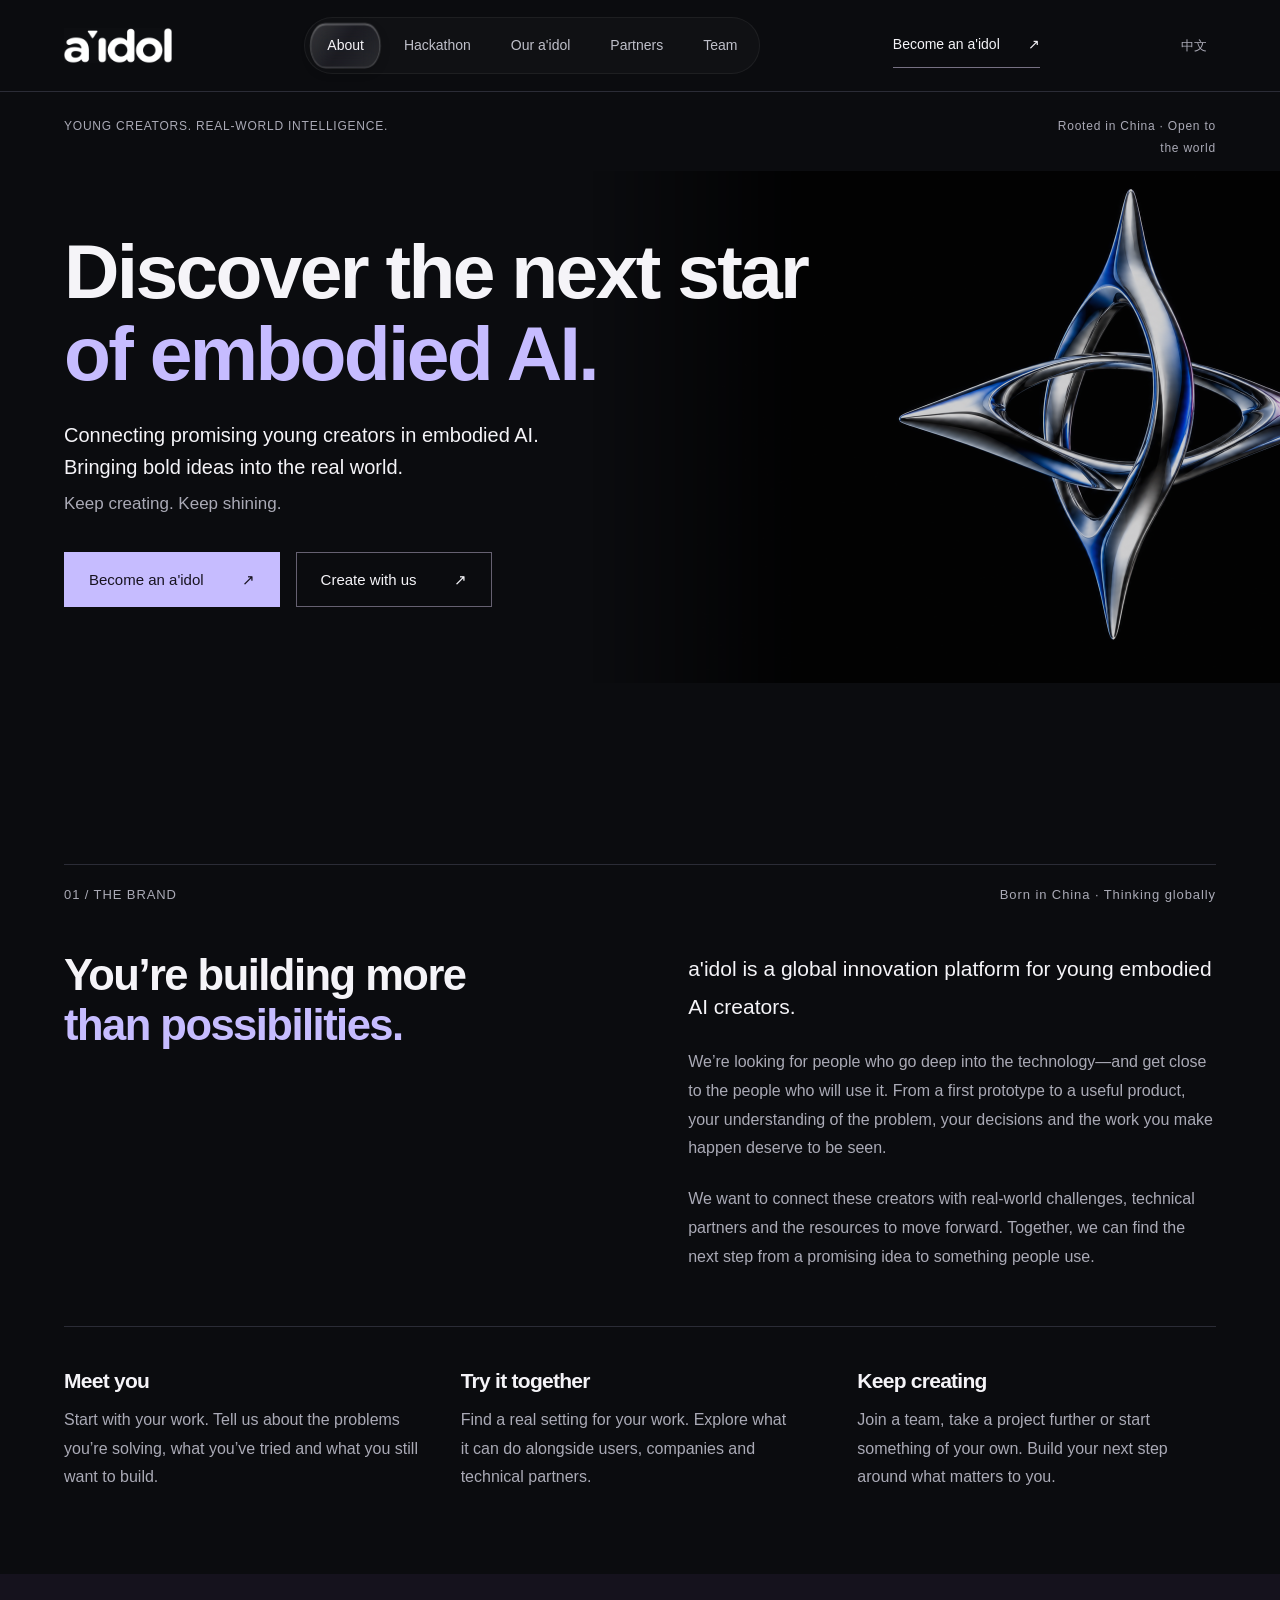
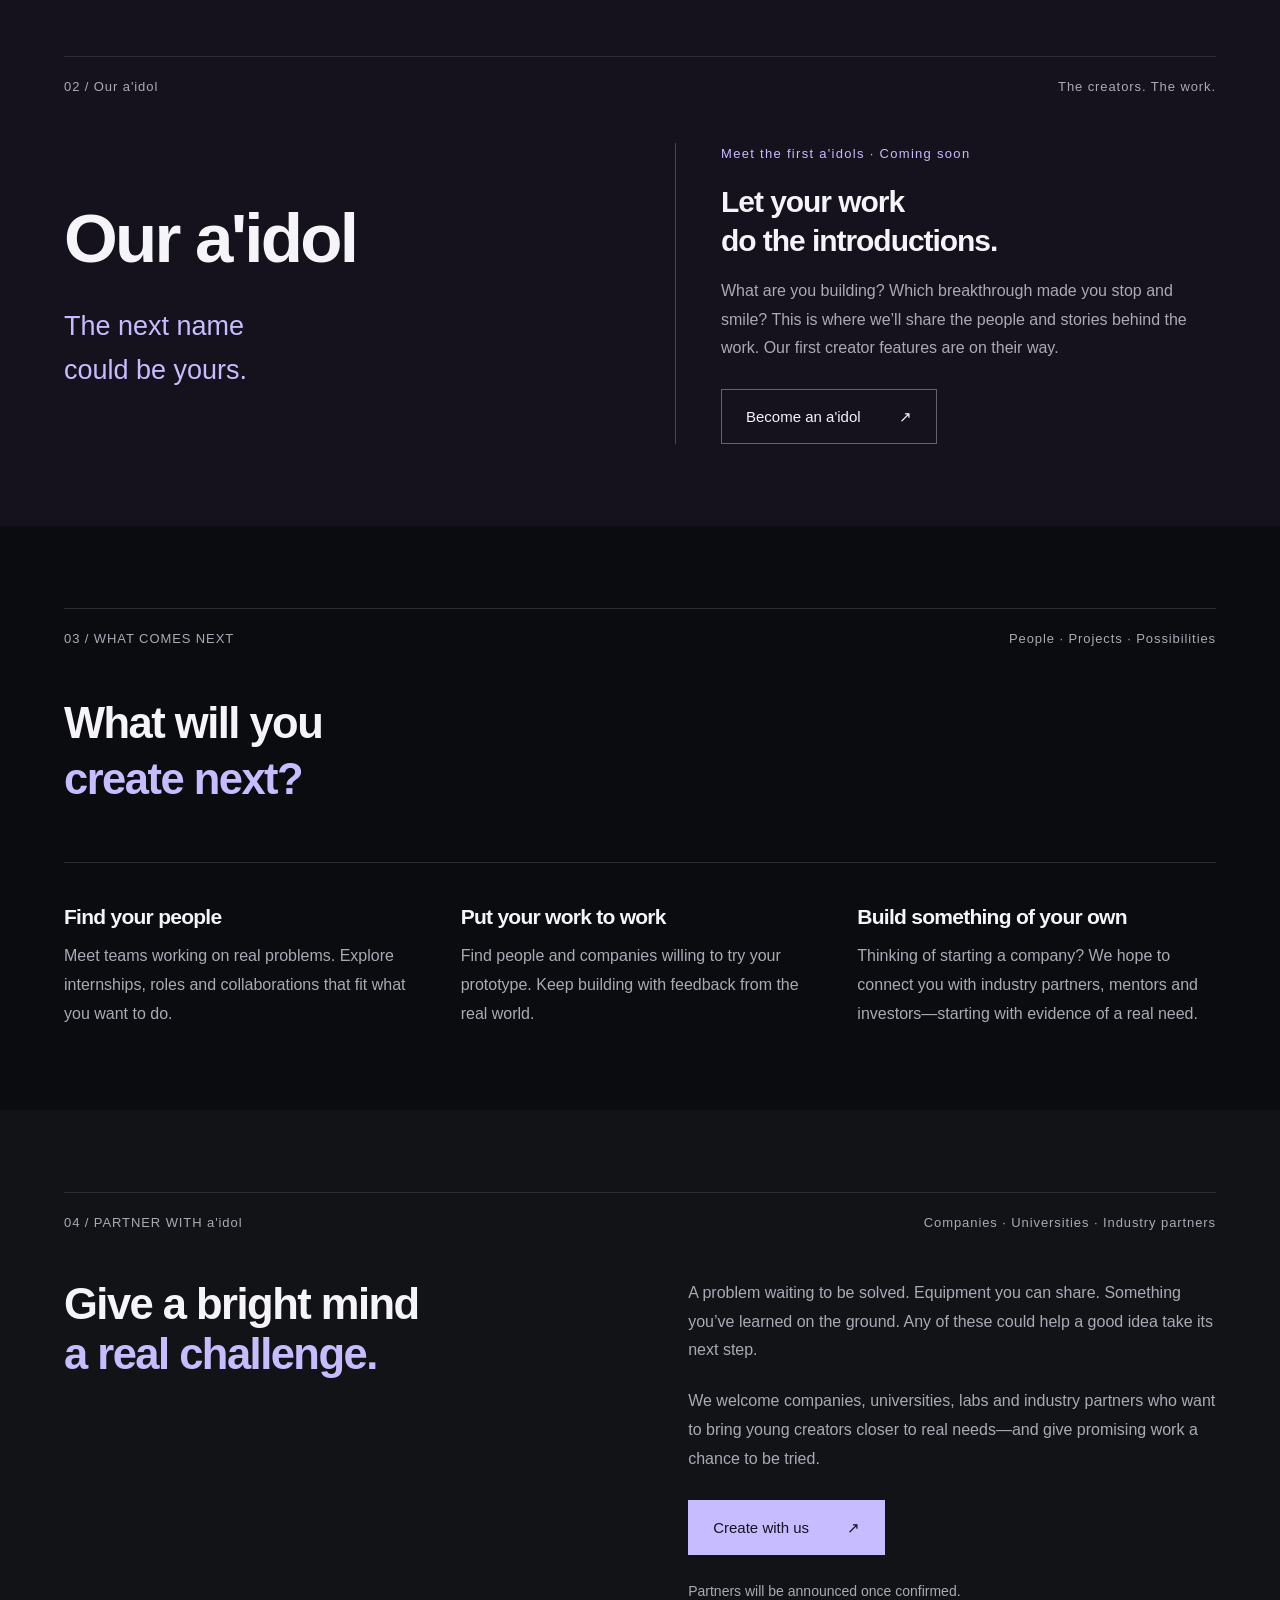
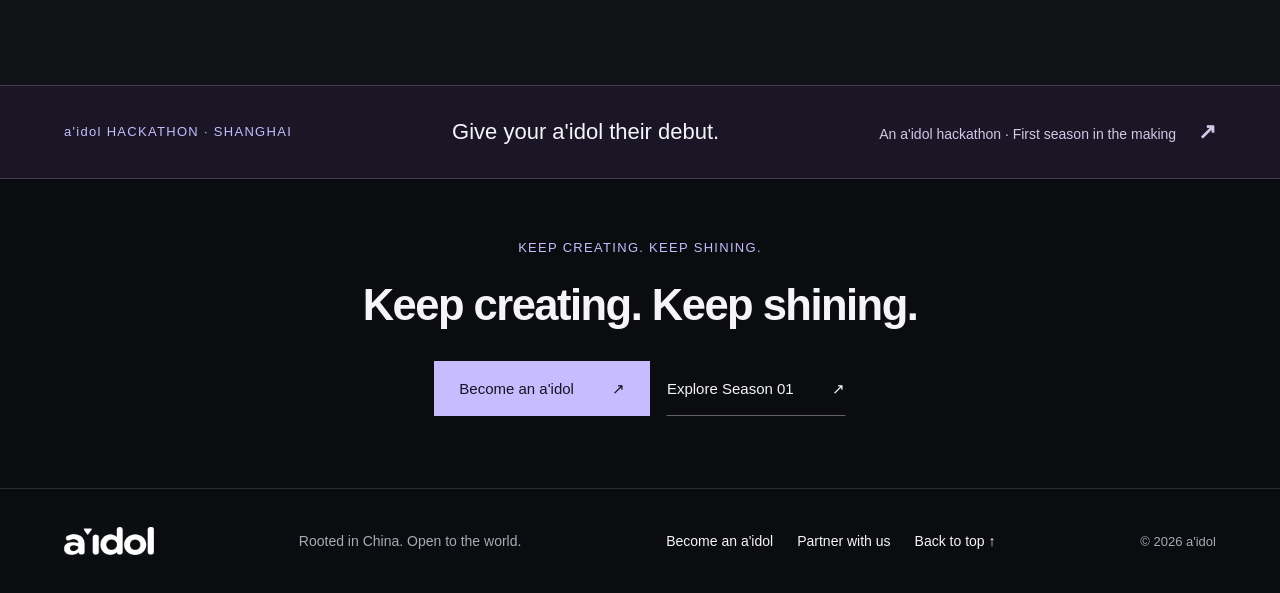
==== commit 684d7249: "Refresh latest English AIDOL pages" ====
--- a/index.html
+++ b/index.html
@@ -1,8 +1,8 @@
-<!doctype html><html lang="en"><head><meta charset="utf-8"><meta name="viewport" content="width=device-width,initial-scale=1"><meta name="theme-color" content="#0b0c0f"><title>AIDOL — Discover the next star of embodied AI</title><meta name="description" content="Rooted in China. Open to the world. A platform for young embodied AI creators, connecting bright minds with real-world possibilities."><link rel="icon" href="data:image/svg+xml,%3Csvg xmlns='http://www.w3.org/2000/svg' viewBox='0 0 64 64'%3E%3Crect width='64' height='64' rx='12' fill='%23090a0c'/%3E%3Ctext x='12' y='47' font-size='45' font-family='Arial' fill='%23c2baff'%3EA%3C/text%3E%3C/svg%3E"><link rel="stylesheet" href="/style.css"><script defer src="/app.js"></script><link rel="alternate" hreflang="en" href="/index.html"><link rel="alternate" hreflang="zh-CN" href="/zh/index.html"></head><body id="top"><a class="skip" href="#main">Skip to content</a><header class="site-header"><a href="/" class="logo" aria-label="AIDOL home"><span class="brand-image"><img src="/assets/aidol-rounded-logo.png" width="1536" height="1024" alt="AIDOL"></span></a><a class="language-switch" href="/zh/index.html" lang="zh-CN" hreflang="zh-CN" aria-label="切换到中文版">中文</a><button class="menu-button" aria-controls="navigation" aria-expanded="false" aria-label="Open navigation">Menu <span aria-hidden="true">＋</span></button><nav id="navigation" aria-label="Main navigation"><a href="/index.html#about" aria-current="page">About</a><a href="/season-01.html">Hackathon</a><a href="/index.html#idols">Our AIDOL</a><a href="/partner.html">Partners</a><a href="/team.html">Team</a></nav><a class="header-action" href="/join.html">Become an AIDOL <span aria-hidden="true">↗</span></a></header><main id="main"><section class="hero wrap"><div class="hero-top"><span>YOUNG CREATORS. REAL-WORLD INTELLIGENCE.</span><span>Rooted in China · Open to the world</span></div><div class="hero-art" aria-hidden="true"><img src="/assets/hero.png" width="1536" height="1024" alt="" fetchpriority="high"></div><div class="hero-copy"><h1>Discover the next star<br><span>of embodied AI.</span></h1><p class="hero-position">Connecting brilliant minds in embodied AI. Bringing bold ideas into the real world.</p><p class="hero-intro">Keep creating. Keep shining.</p><div class="actions"><a class="button primary" href="/join.html">Become an AIDOL<span aria-hidden="true">↗</span></a><a class="button secondary" href="/partner.html">Create with us<span aria-hidden="true">↗</span></a></div></div></section>
-<section class="section wrap" id="about"><div class="section-label"><span>01 / THE BRAND</span><span>Born in China · Thinking globally</span></div><div class="editorial-grid"><div><h2>You’re building more<br><span class="accent">than possibilities.</span></h2></div><div class="prose"><p class="lead">AIDOL is an innovation platform for young embodied AI creators. Rooted in China, open to the world.</p><p>We’re looking for people who go deep into the technology—and get close to the people who will use it. From a first prototype to a useful product, your understanding of the problem, your decisions and the work you make happen deserve to be seen.</p><p>We want to connect these creators with real-world challenges, technical partners and the resources to move forward. Together, we can find the next step from a promising idea to something people use.</p></div></div><div class="brand-pillars"><article><h3>Meet you</h3><p>Start with your work. Tell us about the problems you’re solving, what you’ve tried and what you still want to build.</p></article><article><h3>Try it together</h3><p>Find a real setting for your work. Explore what it can do alongside users, companies and technical partners.</p></article><article><h3>Keep creating</h3><p>Join a team, take a project further or start something of your own. Build your next step around what matters to you.</p></article></div></section>
-<section class="section roster-section" id="idols"><div class="wrap"><div class="section-label"><span>02 / Our AIDOL</span><span>The creators. The work.</span></div><div class="roster-layout"><div><h2 class="display-en">Our AIDOL</h2><p class="roster-line">The next name<br>could be yours.</p></div><div class="roster-invitation"><p class="eyebrow">Meet the first AIDOLs · Coming soon</p><h3>Let your work<br>do the introductions.</h3><p>What are you building? Which breakthrough made you stop and smile? This is where we’ll share the people and stories behind the work. Our first creator features are on their way.</p><a class="button secondary" href="/join.html">Become an AIDOL<span aria-hidden="true">↗</span></a></div></div></div></section>
+<!doctype html><html lang="en"><head><meta charset="utf-8"><meta name="viewport" content="width=device-width,initial-scale=1"><meta name="theme-color" content="#0b0c0f"><title>a'idol — Discover the next star of embodied AI</title><meta name="description" content="A global innovation platform for young embodied AI creators, connecting promising young creators with real-world possibilities."><link rel="icon" href="data:image/svg+xml,%3Csvg xmlns='http://www.w3.org/2000/svg' viewBox='0 0 64 64'%3E%3Crect width='64' height='64' rx='12' fill='%23090a0c'/%3E%3Ctext x='12' y='47' font-size='45' font-family='Arial' fill='%23c2baff'%3EA%3C/text%3E%3C/svg%3E"><link rel="stylesheet" href="/style.css"><script defer src="/app.js"></script><link rel="alternate" hreflang="en" href="/index.html"><link rel="alternate" hreflang="zh-CN" href="/zh/index.html"></head><body id="top"><a class="skip" href="#main">Skip to content</a><header class="site-header"><a href="/" class="logo" aria-label="a'idol home"><span class="brand-image"><img src="/assets/aidol-rounded-logo.png" width="1536" height="1024" alt="a'idol"></span></a><a class="language-switch" href="/zh/index.html" lang="zh-CN" hreflang="zh-CN" aria-label="切换到中文版">中文</a><button class="menu-button" aria-controls="navigation" aria-expanded="false" aria-label="Open navigation">Menu <span aria-hidden="true">＋</span></button><nav id="navigation" aria-label="Main navigation"><a href="/index.html#about" aria-current="page">About</a><a href="/season-01.html">Hackathon</a><a href="/index.html#idols">Our a'idol</a><a href="/partner.html">Partners</a><a href="/team.html">Team</a></nav><a class="header-action" href="/join.html">Become an a'idol <span aria-hidden="true">↗</span></a></header><main id="main"><section class="hero wrap"><div class="hero-top"><span>YOUNG CREATORS. REAL-WORLD INTELLIGENCE.</span><span>Rooted in China · Open to the world</span></div><div class="hero-art" aria-hidden="true"><img src="/assets/hero.png" width="1536" height="1024" alt="" fetchpriority="high"></div><div class="hero-copy"><h1>Discover the next star<br><span>of embodied AI.</span></h1><p class="hero-position">Connecting promising young creators in embodied AI. Bringing bold ideas into the real world.</p><p class="hero-intro">Keep creating. Keep shining.</p><div class="actions"><a class="button primary" href="/join.html">Become an a'idol<span aria-hidden="true">↗</span></a><a class="button secondary" href="/partner.html">Create with us<span aria-hidden="true">↗</span></a></div></div></section>
+<section class="section wrap" id="about"><div class="section-label"><span>01 / THE BRAND</span><span>Born in China · Thinking globally</span></div><div class="editorial-grid"><div><h2>You’re building more<br><span class="accent">than possibilities.</span></h2></div><div class="prose"><p class="lead">a'idol is a global innovation platform for young embodied AI creators.</p><p>We’re looking for people who go deep into the technology—and get close to the people who will use it. From a first prototype to a useful product, your understanding of the problem, your decisions and the work you make happen deserve to be seen.</p><p>We want to connect these creators with real-world challenges, technical partners and the resources to move forward. Together, we can find the next step from a promising idea to something people use.</p></div></div><div class="brand-pillars"><article><h3>Meet you</h3><p>Start with your work. Tell us about the problems you’re solving, what you’ve tried and what you still want to build.</p></article><article><h3>Try it together</h3><p>Find a real setting for your work. Explore what it can do alongside users, companies and technical partners.</p></article><article><h3>Keep creating</h3><p>Join a team, take a project further or start something of your own. Build your next step around what matters to you.</p></article></div></section>
+<section class="section roster-section" id="idols"><div class="wrap"><div class="section-label"><span>02 / Our a'idol</span><span>The creators. The work.</span></div><div class="roster-layout"><div><h2 class="display-en">Our a'idol</h2><p class="roster-line">The next name<br>could be yours.</p></div><div class="roster-invitation"><p class="eyebrow">Meet the first a'idols · Coming soon</p><h3>Let your work<br>do the introductions.</h3><p>What are you building? Which breakthrough made you stop and smile? This is where we’ll share the people and stories behind the work. Our first creator features are on their way.</p><a class="button secondary" href="/join.html">Become an a'idol<span aria-hidden="true">↗</span></a></div></div></div></section>
 <section class="section wrap" id="community"><div class="section-label"><span>03 / WHAT COMES NEXT</span><span>People · Projects · Possibilities</span></div><div class="section-heading"><h2>What will you<br><span class="accent">create next?</span></h2></div><div class="brand-pillars"><article><h3>Find your people</h3><p>Meet teams working on real problems. Explore internships, roles and collaborations that fit what you want to do.</p></article><article><h3>Put your work to work</h3><p>Find people and companies willing to try your prototype. Keep building with feedback from the real world.</p></article><article><h3>Build something of your own</h3><p>Thinking of starting a company? We hope to connect you with industry partners, mentors and investors—starting with evidence of a real need.</p></article></div></section>
-<section class="section partner-band" id="partners"><div class="wrap"><div class="section-label"><span>04 / PARTNER WITH AIDOL</span><span>Companies · Universities · Industry partners</span></div><div class="editorial-grid"><div><h2>Give a bright mind<br><span class="accent">a real challenge.</span></h2></div><div class="prose"><p>A problem waiting to be solved. Equipment you can share. Something you’ve learned on the ground. Any of these could help a good idea take its next step.</p><p>We welcome companies, universities, labs and industry partners who want to bring young creators closer to real needs—and give promising work a chance to be tried.</p><a class="button primary" href="/partner.html">Create with us<span aria-hidden="true">↗</span></a><p class="fine-print">Partners will be announced once confirmed.</p></div></div></div></section>
-<a class="season-banner wrap" href="/season-01.html"><span class="eyebrow">AIDOL HACKATHON · SHANGHAI</span><strong>Give your AIDOL their debut.</strong><span>An AIDOL hackathon · First season in the making <b aria-hidden="true">↗</b></span></a>
+<section class="section partner-band" id="partners"><div class="wrap"><div class="section-label"><span>04 / PARTNER WITH a'idol</span><span>Companies · Universities · Industry partners</span></div><div class="editorial-grid"><div><h2>Give a bright mind<br><span class="accent">a real challenge.</span></h2></div><div class="prose"><p>A problem waiting to be solved. Equipment you can share. Something you’ve learned on the ground. Any of these could help a good idea take its next step.</p><p>We welcome companies, universities, labs and industry partners who want to bring young creators closer to real needs—and give promising work a chance to be tried.</p><a class="button primary" href="/partner.html">Create with us<span aria-hidden="true">↗</span></a><p class="fine-print">Partners will be announced once confirmed.</p></div></div></div></section>
+<a class="season-banner wrap" href="/season-01.html"><span class="eyebrow">a'idol HACKATHON · SHANGHAI</span><strong>Give your a'idol their debut.</strong><span>An a'idol hackathon · First season in the making <b aria-hidden="true">↗</b></span></a>
 
-<section class="closing wrap"><p class="eyebrow">KEEP CREATING. KEEP SHINING.</p><h2>Keep creating. Keep shining.</h2><div class="actions"><a class="button primary" href="/join.html">Become an AIDOL<span aria-hidden="true">↗</span></a><a class="button text-button" href="/season-01.html">Explore Season 01<span aria-hidden="true">↗</span></a></div></section></main><footer class="site-footer"><a href="/" class="footer-name"><span class="brand-image"><img src="/assets/aidol-rounded-logo.png" width="1536" height="1024" alt="AIDOL"></span></a><p>Rooted in China. Open to the world.</p><div><a href="/join.html">Become an AIDOL</a><a href="/partner.html">Partner with us</a><a href="#top">Back to top ↑</a></div><small>© 2026 AIDOL</small></footer></body></html>+<section class="closing wrap"><p class="eyebrow">KEEP CREATING. KEEP SHINING.</p><h2>Keep creating. Keep shining.</h2><div class="actions"><a class="button primary" href="/join.html">Become an a'idol<span aria-hidden="true">↗</span></a><a class="button text-button" href="/season-01.html">Explore Season 01<span aria-hidden="true">↗</span></a></div></section></main><footer class="site-footer"><a href="/" class="footer-name"><span class="brand-image"><img src="/assets/aidol-rounded-logo.png" width="1536" height="1024" alt="a'idol"></span></a><p>Rooted in China. Open to the world.</p><div><a href="/join.html">Become an a'idol</a><a href="/partner.html">Partner with us</a><a href="#top">Back to top ↑</a></div><small>© 2026 a'idol</small></footer></body></html>
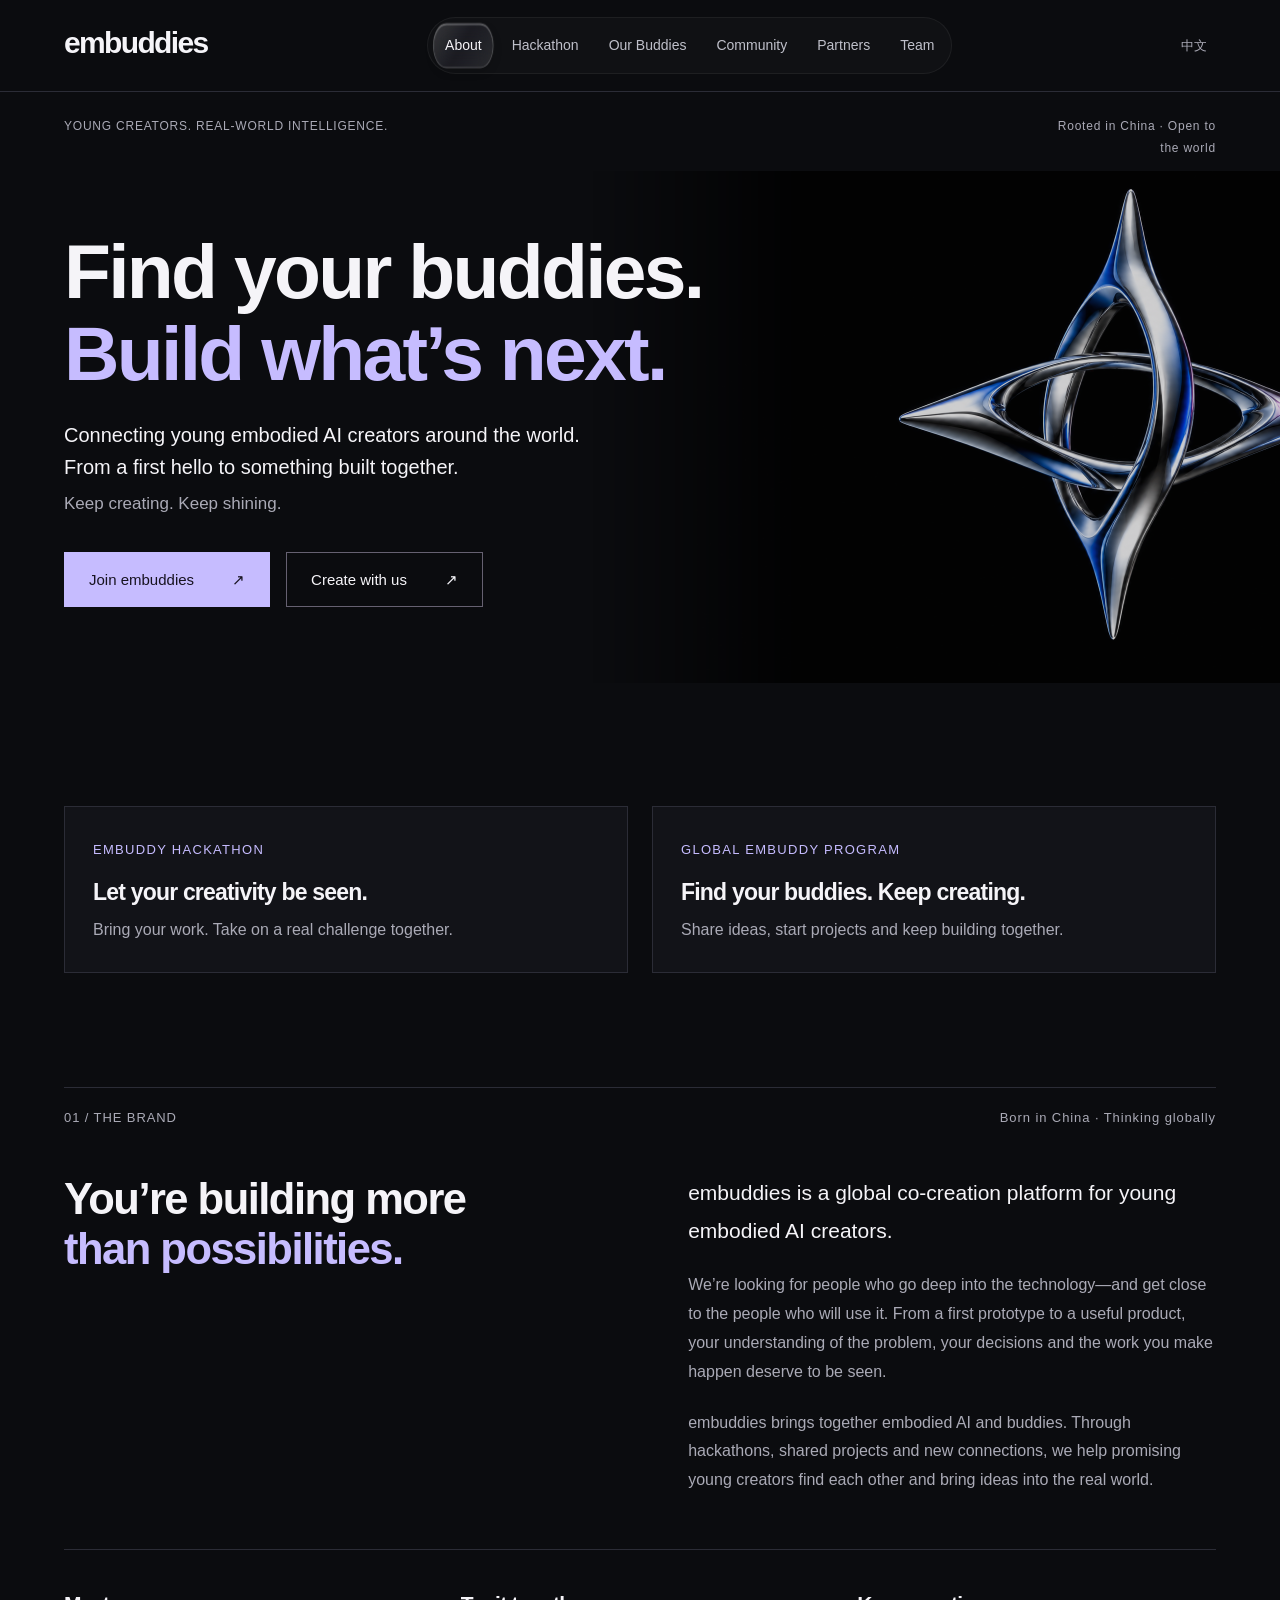
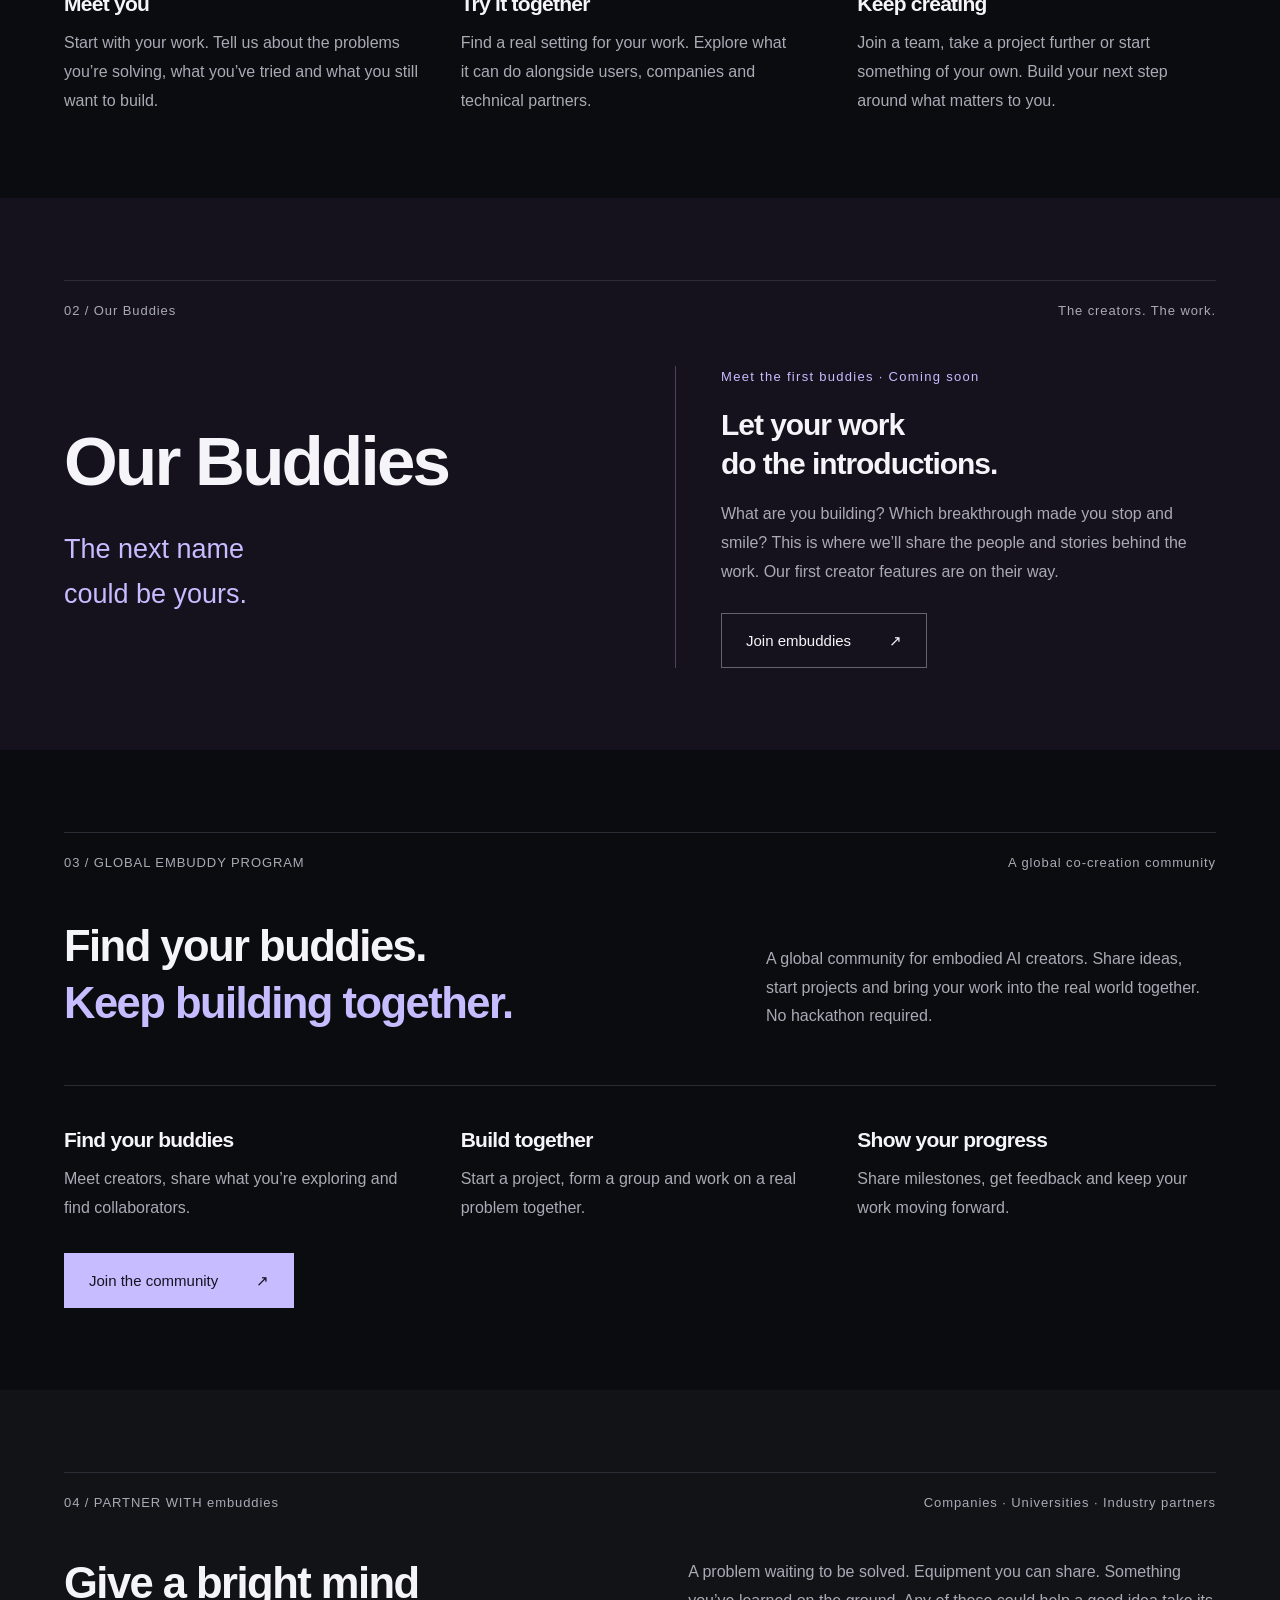
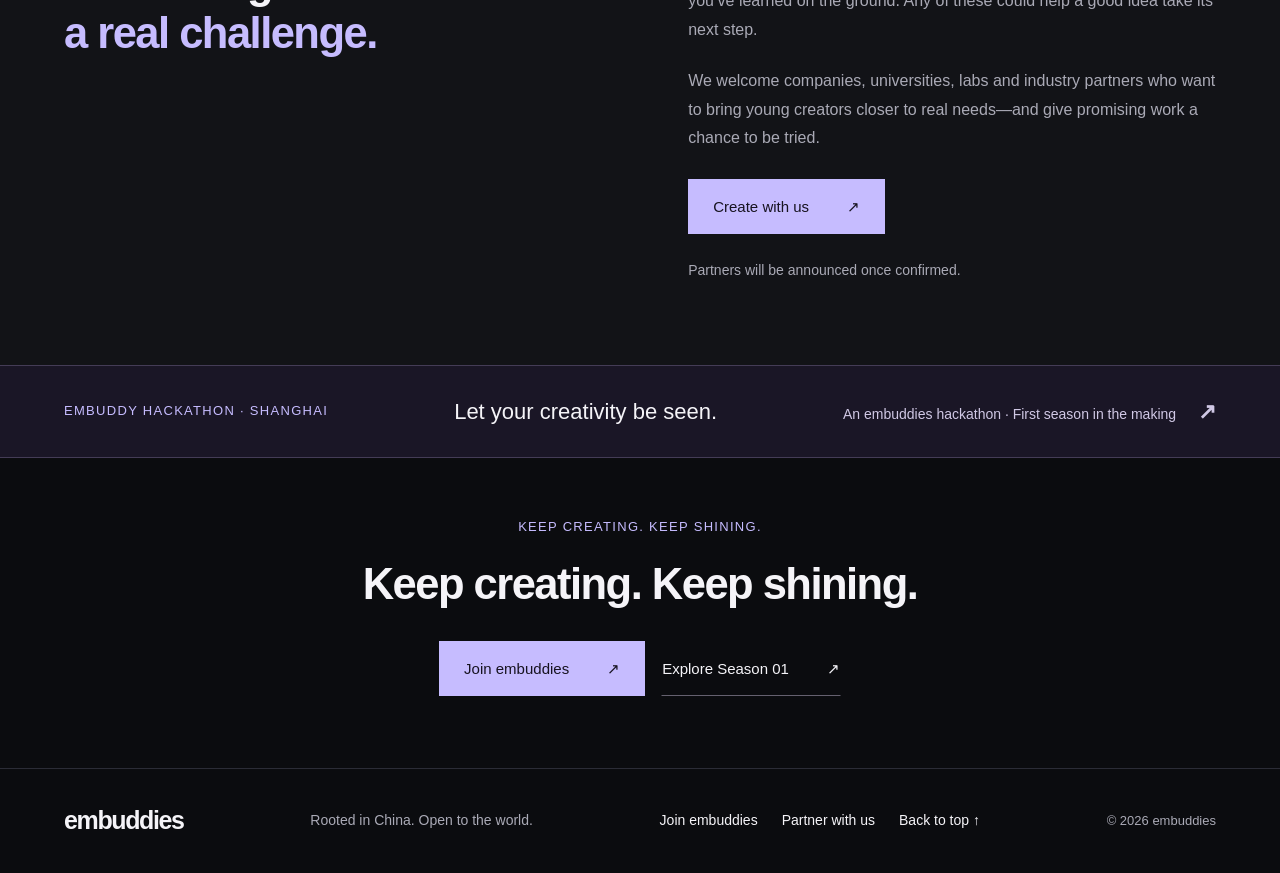
==== commit 9e19fa02: "Sync latest website and set embuddies.com domain" ====
--- a/index.html
+++ b/index.html
@@ -1,8 +1,8 @@
-<!doctype html><html lang="en"><head><meta charset="utf-8"><meta name="viewport" content="width=device-width,initial-scale=1"><meta name="theme-color" content="#0b0c0f"><title>a'idol — Discover the next star of embodied AI</title><meta name="description" content="A global innovation platform for young embodied AI creators, connecting promising young creators with real-world possibilities."><link rel="icon" href="data:image/svg+xml,%3Csvg xmlns='http://www.w3.org/2000/svg' viewBox='0 0 64 64'%3E%3Crect width='64' height='64' rx='12' fill='%23090a0c'/%3E%3Ctext x='12' y='47' font-size='45' font-family='Arial' fill='%23c2baff'%3EA%3C/text%3E%3C/svg%3E"><link rel="stylesheet" href="/style.css"><script defer src="/app.js"></script><link rel="alternate" hreflang="en" href="/index.html"><link rel="alternate" hreflang="zh-CN" href="/zh/index.html"></head><body id="top"><a class="skip" href="#main">Skip to content</a><header class="site-header"><a href="/" class="logo" aria-label="a'idol home"><span class="brand-image"><img src="/assets/aidol-rounded-logo.png" width="1536" height="1024" alt="a'idol"></span></a><a class="language-switch" href="/zh/index.html" lang="zh-CN" hreflang="zh-CN" aria-label="切换到中文版">中文</a><button class="menu-button" aria-controls="navigation" aria-expanded="false" aria-label="Open navigation">Menu <span aria-hidden="true">＋</span></button><nav id="navigation" aria-label="Main navigation"><a href="/index.html#about" aria-current="page">About</a><a href="/season-01.html">Hackathon</a><a href="/index.html#idols">Our a'idol</a><a href="/partner.html">Partners</a><a href="/team.html">Team</a></nav><a class="header-action" href="/join.html">Become an a'idol <span aria-hidden="true">↗</span></a></header><main id="main"><section class="hero wrap"><div class="hero-top"><span>YOUNG CREATORS. REAL-WORLD INTELLIGENCE.</span><span>Rooted in China · Open to the world</span></div><div class="hero-art" aria-hidden="true"><img src="/assets/hero.png" width="1536" height="1024" alt="" fetchpriority="high"></div><div class="hero-copy"><h1>Discover the next star<br><span>of embodied AI.</span></h1><p class="hero-position">Connecting promising young creators in embodied AI. Bringing bold ideas into the real world.</p><p class="hero-intro">Keep creating. Keep shining.</p><div class="actions"><a class="button primary" href="/join.html">Become an a'idol<span aria-hidden="true">↗</span></a><a class="button secondary" href="/partner.html">Create with us<span aria-hidden="true">↗</span></a></div></div></section>
-<section class="section wrap" id="about"><div class="section-label"><span>01 / THE BRAND</span><span>Born in China · Thinking globally</span></div><div class="editorial-grid"><div><h2>You’re building more<br><span class="accent">than possibilities.</span></h2></div><div class="prose"><p class="lead">a'idol is a global innovation platform for young embodied AI creators.</p><p>We’re looking for people who go deep into the technology—and get close to the people who will use it. From a first prototype to a useful product, your understanding of the problem, your decisions and the work you make happen deserve to be seen.</p><p>We want to connect these creators with real-world challenges, technical partners and the resources to move forward. Together, we can find the next step from a promising idea to something people use.</p></div></div><div class="brand-pillars"><article><h3>Meet you</h3><p>Start with your work. Tell us about the problems you’re solving, what you’ve tried and what you still want to build.</p></article><article><h3>Try it together</h3><p>Find a real setting for your work. Explore what it can do alongside users, companies and technical partners.</p></article><article><h3>Keep creating</h3><p>Join a team, take a project further or start something of your own. Build your next step around what matters to you.</p></article></div></section>
-<section class="section roster-section" id="idols"><div class="wrap"><div class="section-label"><span>02 / Our a'idol</span><span>The creators. The work.</span></div><div class="roster-layout"><div><h2 class="display-en">Our a'idol</h2><p class="roster-line">The next name<br>could be yours.</p></div><div class="roster-invitation"><p class="eyebrow">Meet the first a'idols · Coming soon</p><h3>Let your work<br>do the introductions.</h3><p>What are you building? Which breakthrough made you stop and smile? This is where we’ll share the people and stories behind the work. Our first creator features are on their way.</p><a class="button secondary" href="/join.html">Become an a'idol<span aria-hidden="true">↗</span></a></div></div></div></section>
-<section class="section wrap" id="community"><div class="section-label"><span>03 / WHAT COMES NEXT</span><span>People · Projects · Possibilities</span></div><div class="section-heading"><h2>What will you<br><span class="accent">create next?</span></h2></div><div class="brand-pillars"><article><h3>Find your people</h3><p>Meet teams working on real problems. Explore internships, roles and collaborations that fit what you want to do.</p></article><article><h3>Put your work to work</h3><p>Find people and companies willing to try your prototype. Keep building with feedback from the real world.</p></article><article><h3>Build something of your own</h3><p>Thinking of starting a company? We hope to connect you with industry partners, mentors and investors—starting with evidence of a real need.</p></article></div></section>
-<section class="section partner-band" id="partners"><div class="wrap"><div class="section-label"><span>04 / PARTNER WITH a'idol</span><span>Companies · Universities · Industry partners</span></div><div class="editorial-grid"><div><h2>Give a bright mind<br><span class="accent">a real challenge.</span></h2></div><div class="prose"><p>A problem waiting to be solved. Equipment you can share. Something you’ve learned on the ground. Any of these could help a good idea take its next step.</p><p>We welcome companies, universities, labs and industry partners who want to bring young creators closer to real needs—and give promising work a chance to be tried.</p><a class="button primary" href="/partner.html">Create with us<span aria-hidden="true">↗</span></a><p class="fine-print">Partners will be announced once confirmed.</p></div></div></div></section>
-<a class="season-banner wrap" href="/season-01.html"><span class="eyebrow">a'idol HACKATHON · SHANGHAI</span><strong>Give your a'idol their debut.</strong><span>An a'idol hackathon · First season in the making <b aria-hidden="true">↗</b></span></a>
+<!doctype html><html lang="en"><head><meta charset="utf-8"><meta name="viewport" content="width=device-width,initial-scale=1"><meta name="theme-color" content="#0b0c0f"><title>embuddies — Find your buddies. Build what’s next.</title><meta name="description" content="A global innovation platform for young embodied AI creators, connecting promising young creators with real-world possibilities."><link rel="icon" type="image/svg+xml" href="data:image/svg+xml,%3Csvg xmlns='http://www.w3.org/2000/svg' viewBox='0 0 64 64'%3E%3Crect width='64' height='64' rx='16' fill='%230b0c0f'/%3E%3Ctext x='14' y='47' font-size='48' font-family='Arial' font-weight='bold' fill='%23c6bcff'%3Ee%3C/text%3E%3C/svg%3E"><link rel="stylesheet" href="/style.css"><script defer src="/app.js"></script><link rel="alternate" hreflang="en" href="/index.html"><link rel="alternate" hreflang="zh-CN" href="/zh/index.html"></head><body id="top"><a class="skip" href="#main">Skip to content</a><header class="site-header"><a href="/" class="logo" aria-label="embuddies home"><span class="embuddies-wordmark">embuddies</span></a><a class="language-switch" href="/zh/index.html" lang="zh-CN" hreflang="zh-CN" aria-label="切换到中文版">中文</a><button class="menu-button" aria-controls="navigation" aria-expanded="false" aria-label="Open navigation">Menu <span aria-hidden="true">＋</span></button><nav id="navigation" aria-label="Main navigation"><a href="/index.html#about" aria-current="page">About</a><a href="/season-01.html">Hackathon</a><a href="/index.html#idols">Our Buddies</a><a href="/index.html#community">Community</a><a href="/partner.html">Partners</a><a href="/team.html">Team</a></nav><a class="header-action" href="/join.html">Join embuddies <span aria-hidden="true">↗</span></a></header><main id="main"><section class="hero wrap"><div class="hero-top"><span>YOUNG CREATORS. REAL-WORLD INTELLIGENCE.</span><span>Rooted in China · Open to the world</span></div><div class="hero-art" aria-hidden="true"><img src="/assets/hero.png" width="1536" height="1024" alt="" fetchpriority="high"></div><div class="hero-copy"><h1>Find your buddies.<br><span>Build what’s next.</span></h1><p class="hero-position">Connecting young embodied AI creators around the world. From a first hello to something built together.</p><p class="hero-intro">Keep creating. Keep shining.</p><div class="actions"><a class="button primary" href="/join.html">Join embuddies<span aria-hidden="true">↗</span></a><a class="button secondary" href="/partner.html">Create with us<span aria-hidden="true">↗</span></a></div></div></section>
+<div class="program-links wrap"><a href="/season-01.html"><span class="eyebrow">EMBUDDY HACKATHON</span><h3>Let your creativity be seen.</h3><p>Bring your work. Take on a real challenge together.</p></a><a href="#community"><span class="eyebrow">GLOBAL EMBUDDY PROGRAM</span><h3>Find your buddies. Keep creating.</h3><p>Share ideas, start projects and keep building together.</p></a></div><section class="section wrap" id="about"><div class="section-label"><span>01 / THE BRAND</span><span>Born in China · Thinking globally</span></div><div class="editorial-grid"><div><h2>You’re building more<br><span class="accent">than possibilities.</span></h2></div><div class="prose"><p class="lead">embuddies is a global co-creation platform for young embodied AI creators.</p><p>We’re looking for people who go deep into the technology—and get close to the people who will use it. From a first prototype to a useful product, your understanding of the problem, your decisions and the work you make happen deserve to be seen.</p><p>embuddies brings together embodied AI and buddies. Through hackathons, shared projects and new connections, we help promising young creators find each other and bring ideas into the real world.</p></div></div><div class="brand-pillars"><article><h3>Meet you</h3><p>Start with your work. Tell us about the problems you’re solving, what you’ve tried and what you still want to build.</p></article><article><h3>Try it together</h3><p>Find a real setting for your work. Explore what it can do alongside users, companies and technical partners.</p></article><article><h3>Keep creating</h3><p>Join a team, take a project further or start something of your own. Build your next step around what matters to you.</p></article></div></section>
+<section class="section roster-section" id="idols"><div class="wrap"><div class="section-label"><span>02 / Our Buddies</span><span>The creators. The work.</span></div><div class="roster-layout"><div><h2 class="display-en">Our Buddies</h2><p class="roster-line">The next name<br>could be yours.</p></div><div class="roster-invitation"><p class="eyebrow">Meet the first buddies · Coming soon</p><h3>Let your work<br>do the introductions.</h3><p>What are you building? Which breakthrough made you stop and smile? This is where we’ll share the people and stories behind the work. Our first creator features are on their way.</p><a class="button secondary" href="/join.html">Join embuddies<span aria-hidden="true">↗</span></a></div></div></div></section>
+<section class="section wrap" id="community"><div class="section-label"><span>03 / GLOBAL EMBUDDY PROGRAM</span><span>A global co-creation community</span></div><div class="section-heading"><h2>Find your buddies.<br><span class="accent">Keep building together.</span></h2><p>A global community for embodied AI creators. Share ideas, start projects and bring your work into the real world together. No hackathon required.</p></div><div class="brand-pillars"><article><h3>Find your buddies</h3><p>Meet creators, share what you’re exploring and find collaborators.</p></article><article><h3>Build together</h3><p>Start a project, form a group and work on a real problem together.</p></article><article><h3>Show your progress</h3><p>Share milestones, get feedback and keep your work moving forward.</p></article></div><div class="actions program-actions"><a class="button primary" href="/join.html">Join the community<span aria-hidden="true">↗</span></a></div></section>
+<section class="section partner-band" id="partners"><div class="wrap"><div class="section-label"><span>04 / PARTNER WITH embuddies</span><span>Companies · Universities · Industry partners</span></div><div class="editorial-grid"><div><h2>Give a bright mind<br><span class="accent">a real challenge.</span></h2></div><div class="prose"><p>A problem waiting to be solved. Equipment you can share. Something you’ve learned on the ground. Any of these could help a good idea take its next step.</p><p>We welcome companies, universities, labs and industry partners who want to bring young creators closer to real needs—and give promising work a chance to be tried.</p><a class="button primary" href="/partner.html">Create with us<span aria-hidden="true">↗</span></a><p class="fine-print">Partners will be announced once confirmed.</p></div></div></div></section>
+<a class="season-banner wrap" href="/season-01.html"><span class="eyebrow">EMBUDDY HACKATHON · SHANGHAI</span><strong>Let your creativity be seen.</strong><span>An embuddies hackathon · First season in the making <b aria-hidden="true">↗</b></span></a>
 
-<section class="closing wrap"><p class="eyebrow">KEEP CREATING. KEEP SHINING.</p><h2>Keep creating. Keep shining.</h2><div class="actions"><a class="button primary" href="/join.html">Become an a'idol<span aria-hidden="true">↗</span></a><a class="button text-button" href="/season-01.html">Explore Season 01<span aria-hidden="true">↗</span></a></div></section></main><footer class="site-footer"><a href="/" class="footer-name"><span class="brand-image"><img src="/assets/aidol-rounded-logo.png" width="1536" height="1024" alt="a'idol"></span></a><p>Rooted in China. Open to the world.</p><div><a href="/join.html">Become an a'idol</a><a href="/partner.html">Partner with us</a><a href="#top">Back to top ↑</a></div><small>© 2026 a'idol</small></footer></body></html>+<section class="closing wrap"><p class="eyebrow">KEEP CREATING. KEEP SHINING.</p><h2>Keep creating. Keep shining.</h2><div class="actions"><a class="button primary" href="/join.html">Join embuddies<span aria-hidden="true">↗</span></a><a class="button text-button" href="/season-01.html">Explore Season 01<span aria-hidden="true">↗</span></a></div></section></main><footer class="site-footer"><a href="/" class="footer-name"><span class="embuddies-wordmark">embuddies</span></a><p>Rooted in China. Open to the world.</p><div><a href="/join.html">Join embuddies</a><a href="/partner.html">Partner with us</a><a href="#top">Back to top ↑</a></div><small>© 2026 embuddies</small></footer></body></html>
--- a/style.css
+++ b/style.css
@@ -100,3 +100,7 @@
 .brand-image img{position:absolute;max-width:none;width:148.263%;height:auto;left:-24.035%;top:-100%;filter:invert(1);mix-blend-mode:screen}
 .footer-name .brand-image{width:90px}
 @media(max-width:760px){.logo .brand-image{width:90px}}
+
+.embuddies-wordmark{font-size:30px;line-height:1;font-weight:700;letter-spacing:-.055em}.footer-name .embuddies-wordmark{font-size:25px}.program-links{display:grid;grid-template-columns:1fr 1fr;gap:24px;padding-top:24px;padding-bottom:32px}.program-links>a{padding:28px;border:1px solid var(--line);background:var(--surface)}.program-links h3{margin:14px 0 8px}.program-links>a:hover{border-color:var(--accent)}.program-actions{margin-top:30px}
+@media(min-width:761px){.site-header nav a{padding-left:12px;padding-right:12px}.site-header{gap:18px}.site-header .header-action{display:none}}
+@media(max-width:760px){.embuddies-wordmark{font-size:27px}.program-links{grid-template-columns:1fr;gap:16px}.program-links>a{padding:24px}}
